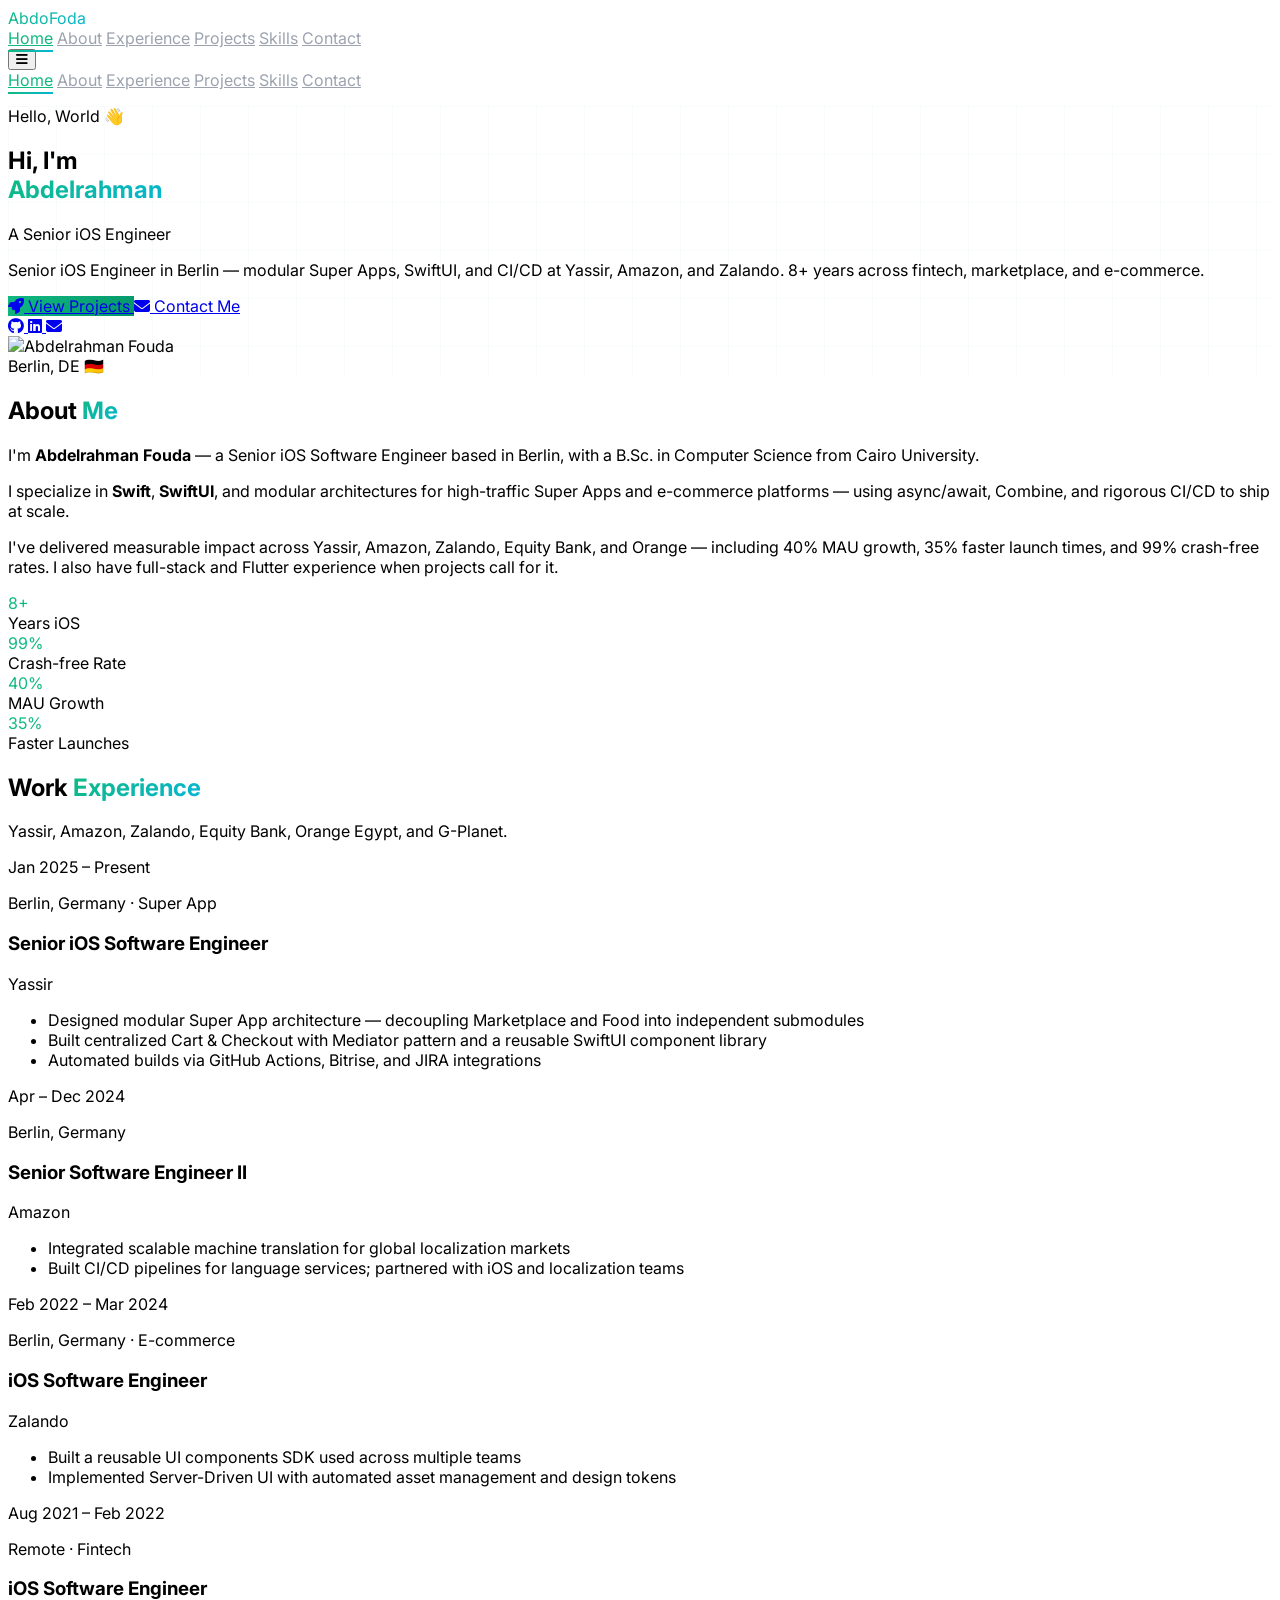
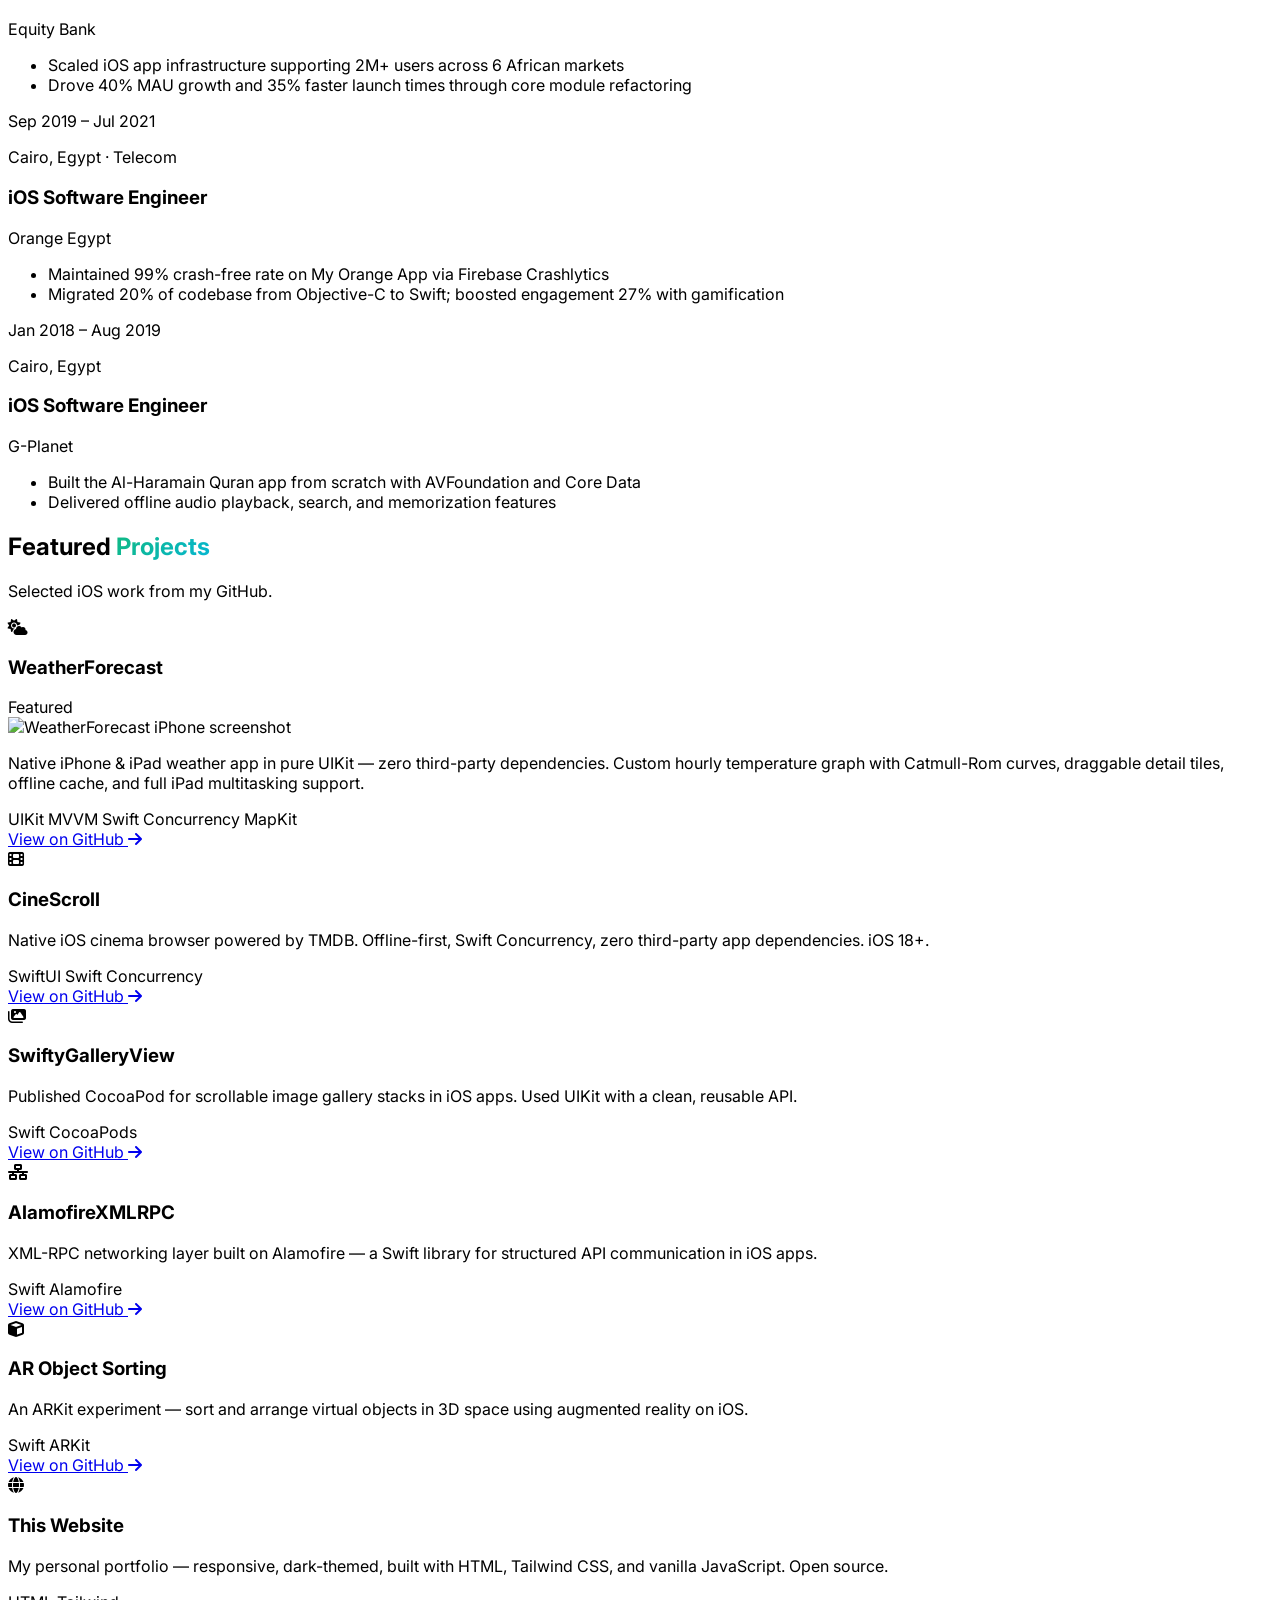
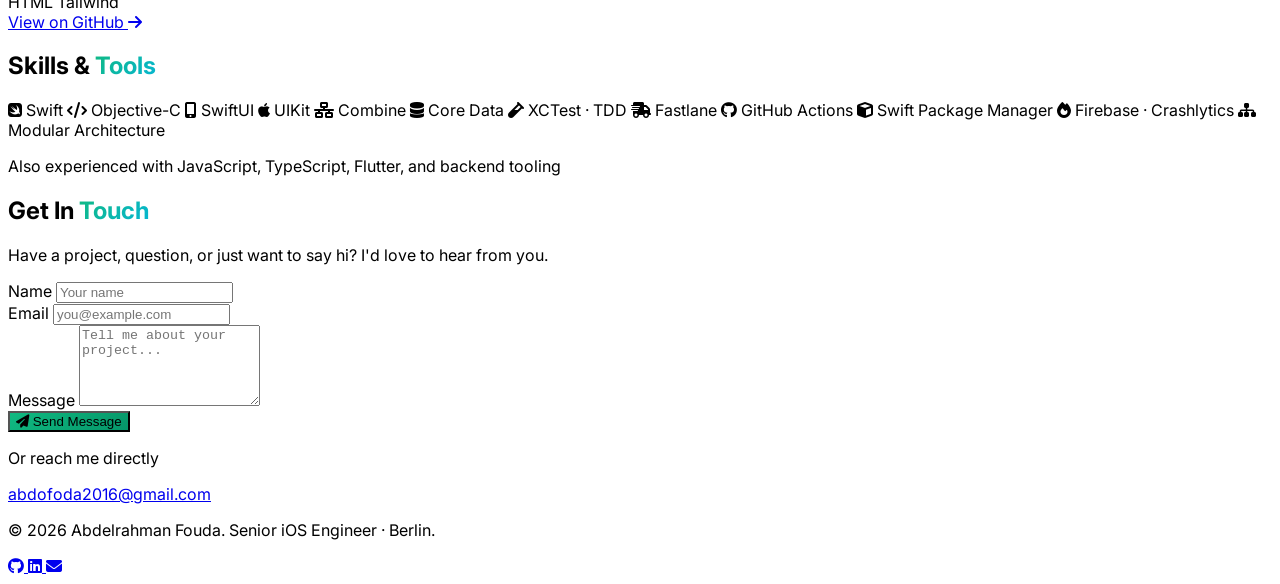
==== index.html @ efcc7f48 "Remove phone number from contact section" ====
<!DOCTYPE html>
<html lang="en" class="scroll-smooth">
<head>
  <meta charset="UTF-8" />
  <meta name="viewport" content="width=device-width, initial-scale=1.0" />
  <meta name="description" content="Abdelrahman Fouda — Senior iOS Software Engineer in Berlin. Swift, SwiftUI, modular architecture, and Super App platforms." />
  <meta name="author" content="Abdelrahman Fouda" />
  <meta property="og:title" content="Abdelrahman Fouda — Senior iOS Engineer" />
  <meta property="og:description" content="Senior iOS Engineer at Yassir. 8+ years building Super Apps, e-commerce, and fintech at scale." />
  <meta property="og:type" content="website" />
  <title>Abdelrahman Fouda — Senior iOS Engineer</title>
  <link rel="icon" href="data:image/svg+xml,<svg xmlns='http://www.w3.org/2000/svg' viewBox='0 0 100 100'><text y='.9em' font-size='90'>🚀</text></svg>" />
  <script src="https://cdn.tailwindcss.com"></script>
  <link rel="preconnect" href="https://fonts.googleapis.com" />
  <link rel="preconnect" href="https://fonts.gstatic.com" crossorigin />
  <link href="https://fonts.googleapis.com/css2?family=Inter:wght@400;500;600;700;800&family=JetBrains+Mono:wght@400;500&display=swap" rel="stylesheet" />
  <link rel="stylesheet" href="https://cdnjs.cloudflare.com/ajax/libs/font-awesome/6.5.1/css/all.min.css" />
  <script>
    tailwind.config = {
      theme: {
        extend: {
          fontFamily: {
            sans: ['Inter', 'system-ui', 'sans-serif'],
            mono: ['JetBrains Mono', 'monospace'],
          },
          colors: {
            surface: '#0a0f1a',
            card: '#111827',
            accent: '#10b981',
            accent2: '#06b6d4',
          },
        },
      },
    };
  </script>
  <style>
    body { font-family: 'Inter', sans-serif; }

    .nav-link {
      position: relative;
      color: #9ca3af;
      transition: color 0.3s ease;
    }
    .nav-link::after {
      content: '';
      position: absolute;
      width: 100%;
      height: 2px;
      background: linear-gradient(90deg, #10b981, #06b6d4);
      bottom: -4px;
      left: 0;
      transform: scaleX(0);
      transform-origin: left;
      transition: transform 0.3s cubic-bezier(.4,0,.2,1);
    }
    .nav-link:hover, .nav-link:focus, .nav-link.active {
      color: #10b981;
      outline: none;
    }
    .nav-link:hover::after, .nav-link:focus::after, .nav-link.active::after {
      transform: scaleX(1);
    }

    .gradient-text {
      background: linear-gradient(135deg, #10b981, #06b6d4, #3b82f6);
      background-size: 200% 200%;
      -webkit-background-clip: text;
      -webkit-text-fill-color: transparent;
      background-clip: text;
      animation: gradientShift 4s ease infinite;
    }
    @keyframes gradientShift {
      0%, 100% { background-position: 0% 50%; }
      50% { background-position: 100% 50%; }
    }

    .hero-glow {
      background: radial-gradient(ellipse 60% 50% at 50% 0%, rgba(16,185,129,0.15), transparent);
    }

    .float-animation {
      animation: floatUpDown 5s ease-in-out infinite;
    }
    @keyframes floatUpDown {
      0%, 100% { transform: translateY(0); }
      50% { transform: translateY(-12px); }
    }

    .card-hover {
      transition: transform 0.3s ease, box-shadow 0.3s ease, border-color 0.3s ease;
    }
    .card-hover:hover {
      transform: translateY(-8px);
      box-shadow: 0 20px 40px -12px rgba(16, 185, 129, 0.25);
      border-color: rgba(16, 185, 129, 0.4);
    }

    .btn-primary {
      background: linear-gradient(135deg, #10b981, #059669);
      transition: all 0.3s ease;
    }
    .btn-primary:hover {
      transform: translateY(-2px);
      box-shadow: 0 8px 25px rgba(16, 185, 129, 0.4);
    }

    .skill-pill {
      transition: all 0.25s ease;
    }
    .skill-pill:hover {
      transform: translateY(-3px);
      border-color: rgba(16, 185, 129, 0.5);
      background: rgba(16, 185, 129, 0.08);
    }

    .reveal {
      opacity: 0;
      transform: translateY(24px);
      transition: opacity 0.6s ease, transform 0.6s ease;
    }
    .reveal.visible {
      opacity: 1;
      transform: translateY(0);
    }

    .grid-bg {
      background-image:
        linear-gradient(rgba(16,185,129,0.03) 1px, transparent 1px),
        linear-gradient(90deg, rgba(16,185,129,0.03) 1px, transparent 1px);
      background-size: 48px 48px;
    }

    .timeline-line {
      background: linear-gradient(180deg, #10b981, #06b6d4, transparent);
    }
  </style>
</head>
<body class="bg-surface text-gray-100 antialiased">

  <!-- Navigation -->
  <nav class="fixed top-0 w-full z-50 bg-surface/80 backdrop-blur-lg border-b border-gray-800/50">
    <div class="max-w-6xl mx-auto px-6 py-4 flex items-center justify-between">
      <a href="#home" class="text-xl font-bold gradient-text">AbdoFoda</a>

      <div class="hidden md:flex items-center gap-8">
        <a href="#home" class="nav-link active" data-link="home">Home</a>
        <a href="#about" class="nav-link" data-link="about">About</a>
        <a href="#experience" class="nav-link" data-link="experience">Experience</a>
        <a href="#projects" class="nav-link" data-link="projects">Projects</a>
        <a href="#skills" class="nav-link" data-link="skills">Skills</a>
        <a href="#contact" class="nav-link" data-link="contact">Contact</a>
      </div>

      <button id="menu-btn" class="md:hidden text-gray-300 hover:text-accent text-xl" aria-label="Toggle menu">
        <i class="fas fa-bars"></i>
      </button>
    </div>

    <div id="mobile-menu" class="hidden md:hidden border-t border-gray-800/50 bg-surface/95 backdrop-blur-lg">
      <div class="flex flex-col px-6 py-4 gap-4">
        <a href="#home" class="nav-link" data-link="home">Home</a>
        <a href="#about" class="nav-link" data-link="about">About</a>
        <a href="#experience" class="nav-link" data-link="experience">Experience</a>
        <a href="#projects" class="nav-link" data-link="projects">Projects</a>
        <a href="#skills" class="nav-link" data-link="skills">Skills</a>
        <a href="#contact" class="nav-link" data-link="contact">Contact</a>
      </div>
    </div>
  </nav>

  <!-- Hero -->
  <section id="home" class="min-h-screen flex items-center hero-glow grid-bg pt-20">
    <div class="max-w-6xl mx-auto px-6 py-20 grid md:grid-cols-2 gap-12 items-center">
      <div class="reveal">
        <p class="text-accent font-mono text-sm mb-4 tracking-wider uppercase">Hello, World 👋</p>
        <h1 class="text-4xl md:text-6xl font-extrabold leading-tight mb-4">
          Hi, I'm<br />
          <span class="gradient-text">Abdelrahman</span>
        </h1>
        <p class="text-xl md:text-2xl text-gray-400 mb-2">
          A <span class="text-white font-semibold">Senior iOS Engineer</span>
        </p>
        <p class="text-gray-500 mb-8 max-w-lg">
          Senior iOS Engineer in Berlin — modular Super Apps, SwiftUI, and CI/CD at Yassir, Amazon, and Zalando. 8+ years across fintech, marketplace, and e-commerce.
        </p>
        <div class="flex flex-wrap gap-4">
          <a href="#projects" class="btn-primary text-white px-6 py-3 rounded-lg font-semibold inline-flex items-center gap-2">
            <i class="fas fa-rocket"></i> View Projects
          </a>
          <a href="#contact" class="border border-gray-700 hover:border-accent text-gray-300 hover:text-accent px-6 py-3 rounded-lg font-semibold transition-all inline-flex items-center gap-2">
            <i class="fas fa-envelope"></i> Contact Me
          </a>
        </div>
        <div class="flex gap-5 mt-10">
          <a href="https://github.com/AbdoFoda" target="_blank" rel="noopener" class="text-gray-500 hover:text-accent text-xl transition-colors" aria-label="GitHub">
            <i class="fab fa-github"></i>
          </a>
          <a href="https://www.linkedin.com/in/abd-el-rahman-foda" target="_blank" rel="noopener" class="text-gray-500 hover:text-accent text-xl transition-colors" aria-label="LinkedIn">
            <i class="fab fa-linkedin"></i>
          </a>
          <a href="mailto:abdofoda2016@gmail.com" class="text-gray-500 hover:text-accent text-xl transition-colors" aria-label="Email">
            <i class="fas fa-envelope"></i>
          </a>
        </div>
      </div>

      <div class="flex justify-center reveal">
        <div class="relative float-animation">
          <div class="absolute inset-0 bg-gradient-to-br from-accent/20 to-accent2/20 rounded-full blur-3xl"></div>
          <img
            src="https://avatars.githubusercontent.com/u/22549762?v=4"
            alt="Abdelrahman Fouda"
            class="relative w-64 h-64 md:w-80 md:h-80 rounded-full border-4 border-accent/30 shadow-2xl object-cover"
          />
          <div class="absolute -bottom-2 -right-2 bg-card border border-gray-700 rounded-xl px-4 py-2 shadow-lg">
            <span class="text-accent font-mono text-sm">Berlin, DE 🇩🇪</span>
          </div>
        </div>
      </div>
    </div>
  </section>

  <!-- About -->
  <section id="about" class="py-24 bg-card/30">
    <div class="max-w-6xl mx-auto px-6">
      <div class="text-center mb-16 reveal">
        <h2 class="text-3xl md:text-4xl font-bold mb-4">About <span class="gradient-text">Me</span></h2>
        <div class="w-20 h-1 bg-gradient-to-r from-accent to-accent2 mx-auto rounded-full"></div>
      </div>

      <div class="grid md:grid-cols-2 gap-12 items-center reveal">
        <div class="space-y-4 text-gray-400 leading-relaxed">
          <p>
            I'm <strong class="text-white">Abdelrahman Fouda</strong> — a Senior iOS Software Engineer based in Berlin, with a B.Sc. in Computer Science from Cairo University.
          </p>
          <p>
            I specialize in <strong class="text-accent">Swift</strong>, <strong class="text-accent">SwiftUI</strong>, and modular architectures for high-traffic Super Apps and e-commerce platforms — using async/await, Combine, and rigorous CI/CD to ship at scale.
          </p>
          <p>
            I've delivered measurable impact across Yassir, Amazon, Zalando, Equity Bank, and Orange — including 40% MAU growth, 35% faster launch times, and 99% crash-free rates. I also have full-stack and Flutter experience when projects call for it.
          </p>
        </div>

        <div class="grid grid-cols-2 gap-4">
          <div class="bg-card border border-gray-800 rounded-xl p-6 text-center card-hover">
            <div class="text-3xl font-bold gradient-text">8+</div>
            <div class="text-gray-500 text-sm mt-1">Years iOS</div>
          </div>
          <div class="bg-card border border-gray-800 rounded-xl p-6 text-center card-hover">
            <div class="text-3xl font-bold gradient-text">99%</div>
            <div class="text-gray-500 text-sm mt-1">Crash-free Rate</div>
          </div>
          <div class="bg-card border border-gray-800 rounded-xl p-6 text-center card-hover">
            <div class="text-3xl font-bold gradient-text">40%</div>
            <div class="text-gray-500 text-sm mt-1">MAU Growth</div>
          </div>
          <div class="bg-card border border-gray-800 rounded-xl p-6 text-center card-hover">
            <div class="text-3xl font-bold gradient-text">35%</div>
            <div class="text-gray-500 text-sm mt-1">Faster Launches</div>
          </div>
        </div>
      </div>
    </div>
  </section>

  <!-- Experience -->
  <section id="experience" class="py-24">
    <div class="max-w-4xl mx-auto px-6">
      <div class="text-center mb-16 reveal">
        <h2 class="text-3xl md:text-4xl font-bold mb-4">Work <span class="gradient-text">Experience</span></h2>
        <div class="w-20 h-1 bg-gradient-to-r from-accent to-accent2 mx-auto rounded-full"></div>
        <p class="text-gray-500 mt-4 max-w-2xl mx-auto">Yassir, Amazon, Zalando, Equity Bank, Orange Egypt, and G-Planet.</p>
      </div>

      <div class="relative reveal">
        <div class="absolute left-[7px] md:left-1/2 md:-translate-x-px top-2 bottom-2 w-0.5 timeline-line"></div>

        <div class="space-y-10">

          <article class="relative md:grid md:grid-cols-2 md:gap-8">
            <div class="md:text-right md:pr-8 mb-2 md:mb-0">
              <p class="text-accent font-mono text-sm">Jan 2025 – Present</p>
              <p class="text-gray-500 text-sm">Berlin, Germany · Super App</p>
            </div>
            <div class="md:pl-8 relative">
              <div class="absolute -left-[3px] md:left-0 md:-translate-x-1/2 top-2 w-3 h-3 rounded-full bg-accent border-2 border-surface"></div>
              <div class="bg-card border border-gray-800 rounded-xl p-6 card-hover ml-6 md:ml-0">
                <h3 class="text-lg font-bold text-white">Senior iOS Software Engineer</h3>
                <p class="text-accent text-sm mb-3">Yassir</p>
                <ul class="text-gray-400 text-sm space-y-2 list-disc list-inside">
                  <li>Designed modular Super App architecture — decoupling Marketplace and Food into independent submodules</li>
                  <li>Built centralized Cart & Checkout with Mediator pattern and a reusable SwiftUI component library</li>
                  <li>Automated builds via GitHub Actions, Bitrise, and JIRA integrations</li>
                </ul>
              </div>
            </div>
          </article>

          <article class="relative md:grid md:grid-cols-2 md:gap-8">
            <div class="md:text-right md:pr-8 mb-2 md:mb-0 md:order-1">
              <p class="text-accent font-mono text-sm">Apr – Dec 2024</p>
              <p class="text-gray-500 text-sm">Berlin, Germany</p>
            </div>
            <div class="md:pl-8 relative md:order-2">
              <div class="absolute -left-[3px] md:left-0 md:-translate-x-1/2 top-2 w-3 h-3 rounded-full bg-accent/70 border-2 border-surface"></div>
              <div class="bg-card border border-gray-800 rounded-xl p-6 card-hover ml-6 md:ml-0">
                <h3 class="text-lg font-bold text-white">Senior Software Engineer II</h3>
                <p class="text-accent text-sm mb-3">Amazon</p>
                <ul class="text-gray-400 text-sm space-y-2 list-disc list-inside">
                  <li>Integrated scalable machine translation for global localization markets</li>
                  <li>Built CI/CD pipelines for language services; partnered with iOS and localization teams</li>
                </ul>
              </div>
            </div>
          </article>

          <article class="relative md:grid md:grid-cols-2 md:gap-8">
            <div class="md:text-right md:pr-8 mb-2 md:mb-0">
              <p class="text-accent font-mono text-sm">Feb 2022 – Mar 2024</p>
              <p class="text-gray-500 text-sm">Berlin, Germany · E-commerce</p>
            </div>
            <div class="md:pl-8 relative">
              <div class="absolute -left-[3px] md:left-0 md:-translate-x-1/2 top-2 w-3 h-3 rounded-full bg-accent/70 border-2 border-surface"></div>
              <div class="bg-card border border-gray-800 rounded-xl p-6 card-hover ml-6 md:ml-0">
                <h3 class="text-lg font-bold text-white">iOS Software Engineer</h3>
                <p class="text-accent text-sm mb-3">Zalando</p>
                <ul class="text-gray-400 text-sm space-y-2 list-disc list-inside">
                  <li>Built a reusable UI components SDK used across multiple teams</li>
                  <li>Implemented Server-Driven UI with automated asset management and design tokens</li>
                </ul>
              </div>
            </div>
          </article>

          <article class="relative md:grid md:grid-cols-2 md:gap-8">
            <div class="md:text-right md:pr-8 mb-2 md:mb-0 md:order-1">
              <p class="text-accent font-mono text-sm">Aug 2021 – Feb 2022</p>
              <p class="text-gray-500 text-sm">Remote · Fintech</p>
            </div>
            <div class="md:pl-8 relative md:order-2">
              <div class="absolute -left-[3px] md:left-0 md:-translate-x-1/2 top-2 w-3 h-3 rounded-full bg-accent/50 border-2 border-surface"></div>
              <div class="bg-card border border-gray-800 rounded-xl p-6 card-hover ml-6 md:ml-0">
                <h3 class="text-lg font-bold text-white">iOS Software Engineer</h3>
                <p class="text-accent text-sm mb-3">Equity Bank</p>
                <ul class="text-gray-400 text-sm space-y-2 list-disc list-inside">
                  <li>Scaled iOS app infrastructure supporting 2M+ users across 6 African markets</li>
                  <li>Drove 40% MAU growth and 35% faster launch times through core module refactoring</li>
                </ul>
              </div>
            </div>
          </article>

          <article class="relative md:grid md:grid-cols-2 md:gap-8">
            <div class="md:text-right md:pr-8 mb-2 md:mb-0">
              <p class="text-accent font-mono text-sm">Sep 2019 – Jul 2021</p>
              <p class="text-gray-500 text-sm">Cairo, Egypt · Telecom</p>
            </div>
            <div class="md:pl-8 relative">
              <div class="absolute -left-[3px] md:left-0 md:-translate-x-1/2 top-2 w-3 h-3 rounded-full bg-accent/50 border-2 border-surface"></div>
              <div class="bg-card border border-gray-800 rounded-xl p-6 card-hover ml-6 md:ml-0">
                <h3 class="text-lg font-bold text-white">iOS Software Engineer</h3>
                <p class="text-accent text-sm mb-3">Orange Egypt</p>
                <ul class="text-gray-400 text-sm space-y-2 list-disc list-inside">
                  <li>Maintained 99% crash-free rate on My Orange App via Firebase Crashlytics</li>
                  <li>Migrated 20% of codebase from Objective-C to Swift; boosted engagement 27% with gamification</li>
                </ul>
              </div>
            </div>
          </article>

          <article class="relative md:grid md:grid-cols-2 md:gap-8">
            <div class="md:text-right md:pr-8 mb-2 md:mb-0 md:order-1">
              <p class="text-accent font-mono text-sm">Jan 2018 – Aug 2019</p>
              <p class="text-gray-500 text-sm">Cairo, Egypt</p>
            </div>
            <div class="md:pl-8 relative md:order-2">
              <div class="absolute -left-[3px] md:left-0 md:-translate-x-1/2 top-2 w-3 h-3 rounded-full bg-accent/30 border-2 border-surface"></div>
              <div class="bg-card border border-gray-800 rounded-xl p-6 card-hover ml-6 md:ml-0">
                <h3 class="text-lg font-bold text-white">iOS Software Engineer</h3>
                <p class="text-accent text-sm mb-3">G-Planet</p>
                <ul class="text-gray-400 text-sm space-y-2 list-disc list-inside">
                  <li>Built the Al-Haramain Quran app from scratch with AVFoundation and Core Data</li>
                  <li>Delivered offline audio playback, search, and memorization features</li>
                </ul>
              </div>
            </div>
          </article>

        </div>
      </div>
    </div>
  </section>

  <!-- Projects -->
  <section id="projects" class="py-24">
    <div class="max-w-6xl mx-auto px-6">
      <div class="text-center mb-16 reveal">
        <h2 class="text-3xl md:text-4xl font-bold mb-4">Featured <span class="gradient-text">Projects</span></h2>
        <div class="w-20 h-1 bg-gradient-to-r from-accent to-accent2 mx-auto rounded-full"></div>
        <p class="text-gray-500 mt-4">Selected iOS work from my GitHub.</p>
      </div>

      <div class="grid md:grid-cols-2 lg:grid-cols-3 gap-6">

        <article class="bg-card border-2 border-accent/40 rounded-2xl p-6 card-hover reveal lg:col-span-1 ring-1 ring-accent/10">
          <div class="flex items-center justify-between gap-3 mb-4">
            <div class="flex items-center gap-3">
              <div class="w-10 h-10 rounded-lg bg-accent/10 flex items-center justify-center">
                <i class="fas fa-cloud-sun text-accent"></i>
              </div>
              <h3 class="text-lg font-bold">WeatherForecast</h3>
            </div>
            <span class="text-xs font-semibold text-accent bg-accent/10 px-2 py-1 rounded-full">Featured</span>
          </div>
          <img
            src="https://raw.githubusercontent.com/AbdoFoda/WeatherForecast/main/Docs/Screenshots/iphone-weather.png"
            alt="WeatherForecast iPhone screenshot"
            class="w-full rounded-lg border border-gray-800 mb-4 object-cover max-h-48 object-top"
            loading="lazy"
          />
          <p class="text-gray-400 text-sm mb-4 leading-relaxed">
            Native iPhone & iPad weather app in pure UIKit — zero third-party dependencies. Custom hourly temperature graph with Catmull-Rom curves, draggable detail tiles, offline cache, and full iPad multitasking support.
          </p>
          <div class="flex flex-wrap gap-2 mb-4">
            <span class="text-xs bg-gray-800 text-gray-400 px-2 py-1 rounded">UIKit</span>
            <span class="text-xs bg-gray-800 text-gray-400 px-2 py-1 rounded">MVVM</span>
            <span class="text-xs bg-gray-800 text-gray-400 px-2 py-1 rounded">Swift Concurrency</span>
            <span class="text-xs bg-gray-800 text-gray-400 px-2 py-1 rounded">MapKit</span>
          </div>
          <a href="https://github.com/AbdoFoda/WeatherForecast" target="_blank" rel="noopener" class="text-accent hover:text-accent2 text-sm font-medium inline-flex items-center gap-1">
            View on GitHub <i class="fas fa-arrow-right text-xs"></i>
          </a>
        </article>

        <article class="bg-card border border-gray-800 rounded-2xl p-6 card-hover reveal">
          <div class="flex items-center gap-3 mb-4">
            <div class="w-10 h-10 rounded-lg bg-accent/10 flex items-center justify-center">
              <i class="fas fa-film text-accent"></i>
            </div>
            <h3 class="text-lg font-bold">CineScroll</h3>
          </div>
          <p class="text-gray-400 text-sm mb-4 leading-relaxed">
            Native iOS cinema browser powered by TMDB. Offline-first, Swift Concurrency, zero third-party app dependencies. iOS 18+.
          </p>
          <div class="flex flex-wrap gap-2 mb-4">
            <span class="text-xs bg-gray-800 text-gray-400 px-2 py-1 rounded">SwiftUI</span>
            <span class="text-xs bg-gray-800 text-gray-400 px-2 py-1 rounded">Swift Concurrency</span>
          </div>
          <a href="https://github.com/AbdoFoda/CineScroll" target="_blank" rel="noopener" class="text-accent hover:text-accent2 text-sm font-medium inline-flex items-center gap-1">
            View on GitHub <i class="fas fa-arrow-right text-xs"></i>
          </a>
        </article>

        <article class="bg-card border border-gray-800 rounded-2xl p-6 card-hover reveal">
          <div class="flex items-center gap-3 mb-4">
            <div class="w-10 h-10 rounded-lg bg-accent/10 flex items-center justify-center">
              <i class="fas fa-images text-accent"></i>
            </div>
            <h3 class="text-lg font-bold">SwiftyGalleryView</h3>
          </div>
          <p class="text-gray-400 text-sm mb-4 leading-relaxed">
            Published CocoaPod for scrollable image gallery stacks in iOS apps. Used UIKit with a clean, reusable API.
          </p>
          <div class="flex flex-wrap gap-2 mb-4">
            <span class="text-xs bg-gray-800 text-gray-400 px-2 py-1 rounded">Swift</span>
            <span class="text-xs bg-gray-800 text-gray-400 px-2 py-1 rounded">CocoaPods</span>
          </div>
          <a href="https://github.com/AbdoFoda/SwiftyGalleryView" target="_blank" rel="noopener" class="text-accent hover:text-accent2 text-sm font-medium inline-flex items-center gap-1">
            View on GitHub <i class="fas fa-arrow-right text-xs"></i>
          </a>
        </article>

        <article class="bg-card border border-gray-800 rounded-2xl p-6 card-hover reveal">
          <div class="flex items-center gap-3 mb-4">
            <div class="w-10 h-10 rounded-lg bg-accent/10 flex items-center justify-center">
              <i class="fas fa-network-wired text-accent"></i>
            </div>
            <h3 class="text-lg font-bold">AlamofireXMLRPC</h3>
          </div>
          <p class="text-gray-400 text-sm mb-4 leading-relaxed">
            XML-RPC networking layer built on Alamofire — a Swift library for structured API communication in iOS apps.
          </p>
          <div class="flex flex-wrap gap-2 mb-4">
            <span class="text-xs bg-gray-800 text-gray-400 px-2 py-1 rounded">Swift</span>
            <span class="text-xs bg-gray-800 text-gray-400 px-2 py-1 rounded">Alamofire</span>
          </div>
          <a href="https://github.com/AbdoFoda/AlamofireXMLRPC" target="_blank" rel="noopener" class="text-accent hover:text-accent2 text-sm font-medium inline-flex items-center gap-1">
            View on GitHub <i class="fas fa-arrow-right text-xs"></i>
          </a>
        </article>

        <article class="bg-card border border-gray-800 rounded-2xl p-6 card-hover reveal">
          <div class="flex items-center gap-3 mb-4">
            <div class="w-10 h-10 rounded-lg bg-accent/10 flex items-center justify-center">
              <i class="fas fa-cube text-accent"></i>
            </div>
            <h3 class="text-lg font-bold">AR Object Sorting</h3>
          </div>
          <p class="text-gray-400 text-sm mb-4 leading-relaxed">
            An ARKit experiment — sort and arrange virtual objects in 3D space using augmented reality on iOS.
          </p>
          <div class="flex flex-wrap gap-2 mb-4">
            <span class="text-xs bg-gray-800 text-gray-400 px-2 py-1 rounded">Swift</span>
            <span class="text-xs bg-gray-800 text-gray-400 px-2 py-1 rounded">ARKit</span>
          </div>
          <a href="https://github.com/AbdoFoda/ARObjectSorting" target="_blank" rel="noopener" class="text-accent hover:text-accent2 text-sm font-medium inline-flex items-center gap-1">
            View on GitHub <i class="fas fa-arrow-right text-xs"></i>
          </a>
        </article>

        <article class="bg-card border border-gray-800 rounded-2xl p-6 card-hover reveal">
          <div class="flex items-center gap-3 mb-4">
            <div class="w-10 h-10 rounded-lg bg-accent/10 flex items-center justify-center">
              <i class="fas fa-globe text-accent"></i>
            </div>
            <h3 class="text-lg font-bold">This Website</h3>
          </div>
          <p class="text-gray-400 text-sm mb-4 leading-relaxed">
            My personal portfolio — responsive, dark-themed, built with HTML, Tailwind CSS, and vanilla JavaScript. Open source.
          </p>
          <div class="flex flex-wrap gap-2 mb-4">
            <span class="text-xs bg-gray-800 text-gray-400 px-2 py-1 rounded">HTML</span>
            <span class="text-xs bg-gray-800 text-gray-400 px-2 py-1 rounded">Tailwind</span>
          </div>
          <a href="https://github.com/AbdoFoda/AbdoFoda.github.io" target="_blank" rel="noopener" class="text-accent hover:text-accent2 text-sm font-medium inline-flex items-center gap-1">
            View on GitHub <i class="fas fa-arrow-right text-xs"></i>
          </a>
        </article>

      </div>
    </div>
  </section>

  <!-- Skills -->
  <section id="skills" class="py-24 bg-card/30">
    <div class="max-w-6xl mx-auto px-6">
      <div class="text-center mb-16 reveal">
        <h2 class="text-3xl md:text-4xl font-bold mb-4">Skills & <span class="gradient-text">Tools</span></h2>
        <div class="w-20 h-1 bg-gradient-to-r from-accent to-accent2 mx-auto rounded-full"></div>
      </div>

      <div class="flex flex-wrap justify-center gap-3 reveal">
        <span class="skill-pill border border-accent/30 rounded-full px-5 py-2.5 text-sm text-gray-200 flex items-center gap-2">
          <i class="fab fa-swift text-orange-400"></i> Swift
        </span>
        <span class="skill-pill border border-accent/30 rounded-full px-5 py-2.5 text-sm text-gray-200 flex items-center gap-2">
          <i class="fas fa-code text-gray-400"></i> Objective-C
        </span>
        <span class="skill-pill border border-accent/30 rounded-full px-5 py-2.5 text-sm text-gray-200 flex items-center gap-2">
          <i class="fas fa-mobile-alt text-blue-400"></i> SwiftUI
        </span>
        <span class="skill-pill border border-accent/30 rounded-full px-5 py-2.5 text-sm text-gray-200 flex items-center gap-2">
          <i class="fab fa-apple text-gray-300"></i> UIKit
        </span>
        <span class="skill-pill border border-accent/30 rounded-full px-5 py-2.5 text-sm text-gray-200 flex items-center gap-2">
          <i class="fas fa-network-wired text-blue-400"></i> Combine
        </span>
        <span class="skill-pill border border-accent/30 rounded-full px-5 py-2.5 text-sm text-gray-200 flex items-center gap-2">
          <i class="fas fa-database text-cyan-400"></i> Core Data
        </span>
        <span class="skill-pill border border-accent/30 rounded-full px-5 py-2.5 text-sm text-gray-200 flex items-center gap-2">
          <i class="fas fa-vial text-green-400"></i> XCTest · TDD
        </span>
        <span class="skill-pill border border-accent/30 rounded-full px-5 py-2.5 text-sm text-gray-200 flex items-center gap-2">
          <i class="fas fa-shipping-fast text-purple-400"></i> Fastlane
        </span>
        <span class="skill-pill border border-accent/30 rounded-full px-5 py-2.5 text-sm text-gray-200 flex items-center gap-2">
          <i class="fab fa-github text-gray-300"></i> GitHub Actions
        </span>
        <span class="skill-pill border border-accent/30 rounded-full px-5 py-2.5 text-sm text-gray-200 flex items-center gap-2">
          <i class="fas fa-cube text-indigo-400"></i> Swift Package Manager
        </span>
        <span class="skill-pill border border-accent/30 rounded-full px-5 py-2.5 text-sm text-gray-200 flex items-center gap-2">
          <i class="fas fa-fire text-orange-400"></i> Firebase · Crashlytics
        </span>
        <span class="skill-pill border border-accent/30 rounded-full px-5 py-2.5 text-sm text-gray-200 flex items-center gap-2">
          <i class="fas fa-sitemap text-accent"></i> Modular Architecture
        </span>
      </div>

      <p class="text-center text-gray-600 text-sm mt-8 reveal">Also experienced with JavaScript, TypeScript, Flutter, and backend tooling</p>
    </div>
  </section>

  <!-- Contact -->
  <section id="contact" class="py-24">
    <div class="max-w-2xl mx-auto px-6">
      <div class="text-center mb-12 reveal">
        <h2 class="text-3xl md:text-4xl font-bold mb-4">Get In <span class="gradient-text">Touch</span></h2>
        <div class="w-20 h-1 bg-gradient-to-r from-accent to-accent2 mx-auto rounded-full"></div>
        <p class="text-gray-500 mt-4">Have a project, question, or just want to say hi? I'd love to hear from you.</p>
      </div>

      <form id="contact-form" class="space-y-5 reveal" action="https://formspree.io/f/xplaceholder" method="POST">
        <div>
          <label for="name" class="block text-sm text-gray-400 mb-2">Name</label>
          <input type="text" id="name" name="name" required
            class="w-full bg-card border border-gray-700 rounded-lg px-4 py-3 text-gray-100 focus:outline-none focus:border-accent transition-colors"
            placeholder="Your name" />
        </div>
        <div>
          <label for="email" class="block text-sm text-gray-400 mb-2">Email</label>
          <input type="email" id="email" name="email" required
            class="w-full bg-card border border-gray-700 rounded-lg px-4 py-3 text-gray-100 focus:outline-none focus:border-accent transition-colors"
            placeholder="you@example.com" />
        </div>
        <div>
          <label for="message" class="block text-sm text-gray-400 mb-2">Message</label>
          <textarea id="message" name="message" rows="5" required
            class="w-full bg-card border border-gray-700 rounded-lg px-4 py-3 text-gray-100 focus:outline-none focus:border-accent transition-colors resize-none"
            placeholder="Tell me about your project..."></textarea>
        </div>
        <button type="submit" class="btn-primary w-full text-white py-3 rounded-lg font-semibold inline-flex items-center justify-center gap-2">
          <i class="fas fa-paper-plane"></i> Send Message
        </button>
        <p id="form-status" class="text-center text-sm hidden"></p>
      </form>

      <div class="text-center mt-8 reveal">
        <p class="text-gray-500 text-sm mb-4">Or reach me directly</p>
        <a href="mailto:abdofoda2016@gmail.com" class="text-accent hover:text-accent2 font-medium">
          abdofoda2016@gmail.com
        </a>
      </div>
    </div>
  </section>

  <!-- Footer -->
  <footer class="border-t border-gray-800 py-8">
    <div class="max-w-6xl mx-auto px-6 flex flex-col md:flex-row items-center justify-between gap-4">
      <p class="text-gray-500 text-sm">&copy; 2026 Abdelrahman Fouda. Senior iOS Engineer · Berlin.</p>
      <div class="flex gap-5">
        <a href="https://github.com/AbdoFoda" target="_blank" rel="noopener" class="text-gray-500 hover:text-accent transition-colors">
          <i class="fab fa-github text-lg"></i>
        </a>
        <a href="https://www.linkedin.com/in/abd-el-rahman-foda" target="_blank" rel="noopener" class="text-gray-500 hover:text-accent transition-colors">
          <i class="fab fa-linkedin text-lg"></i>
        </a>
        <a href="mailto:abdofoda2016@gmail.com" class="text-gray-500 hover:text-accent transition-colors">
          <i class="fas fa-envelope text-lg"></i>
        </a>
      </div>
    </div>
  </footer>

  <script src="assets/main.js"></script>
</body>
</html>
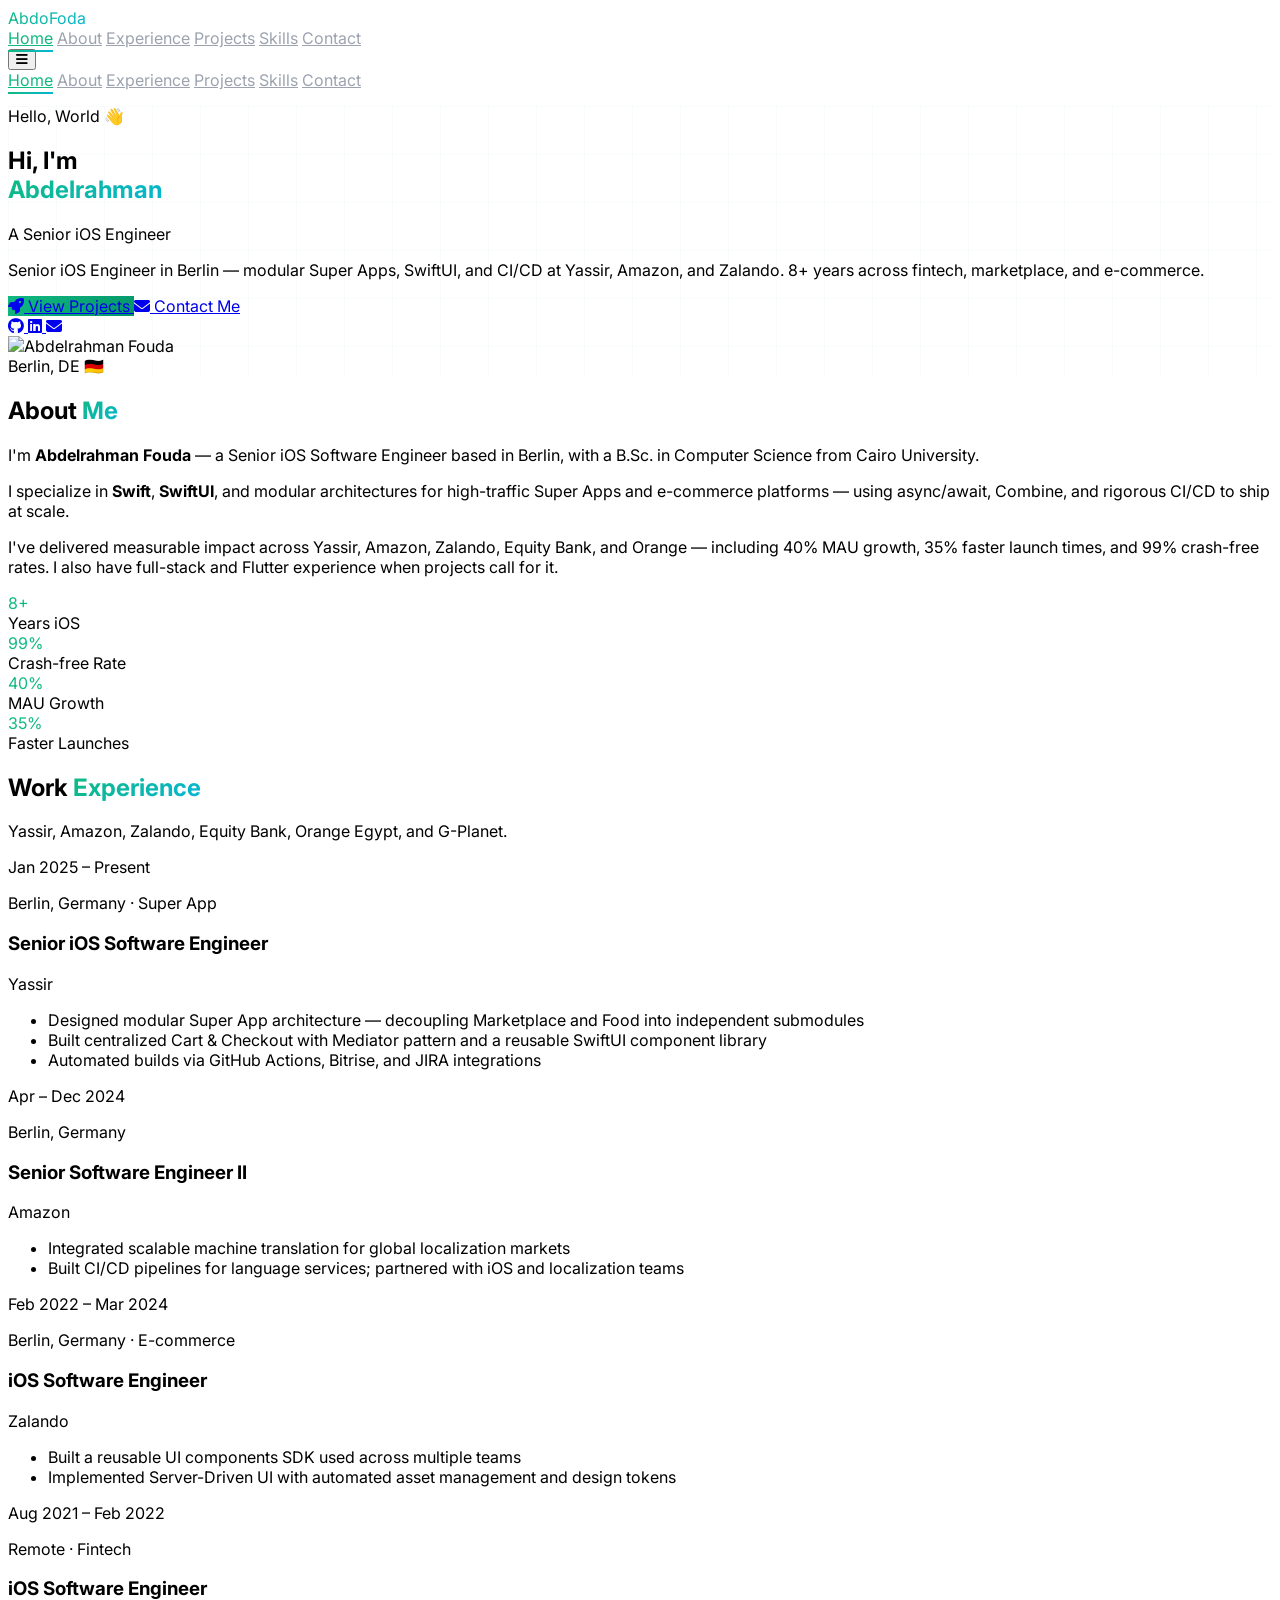
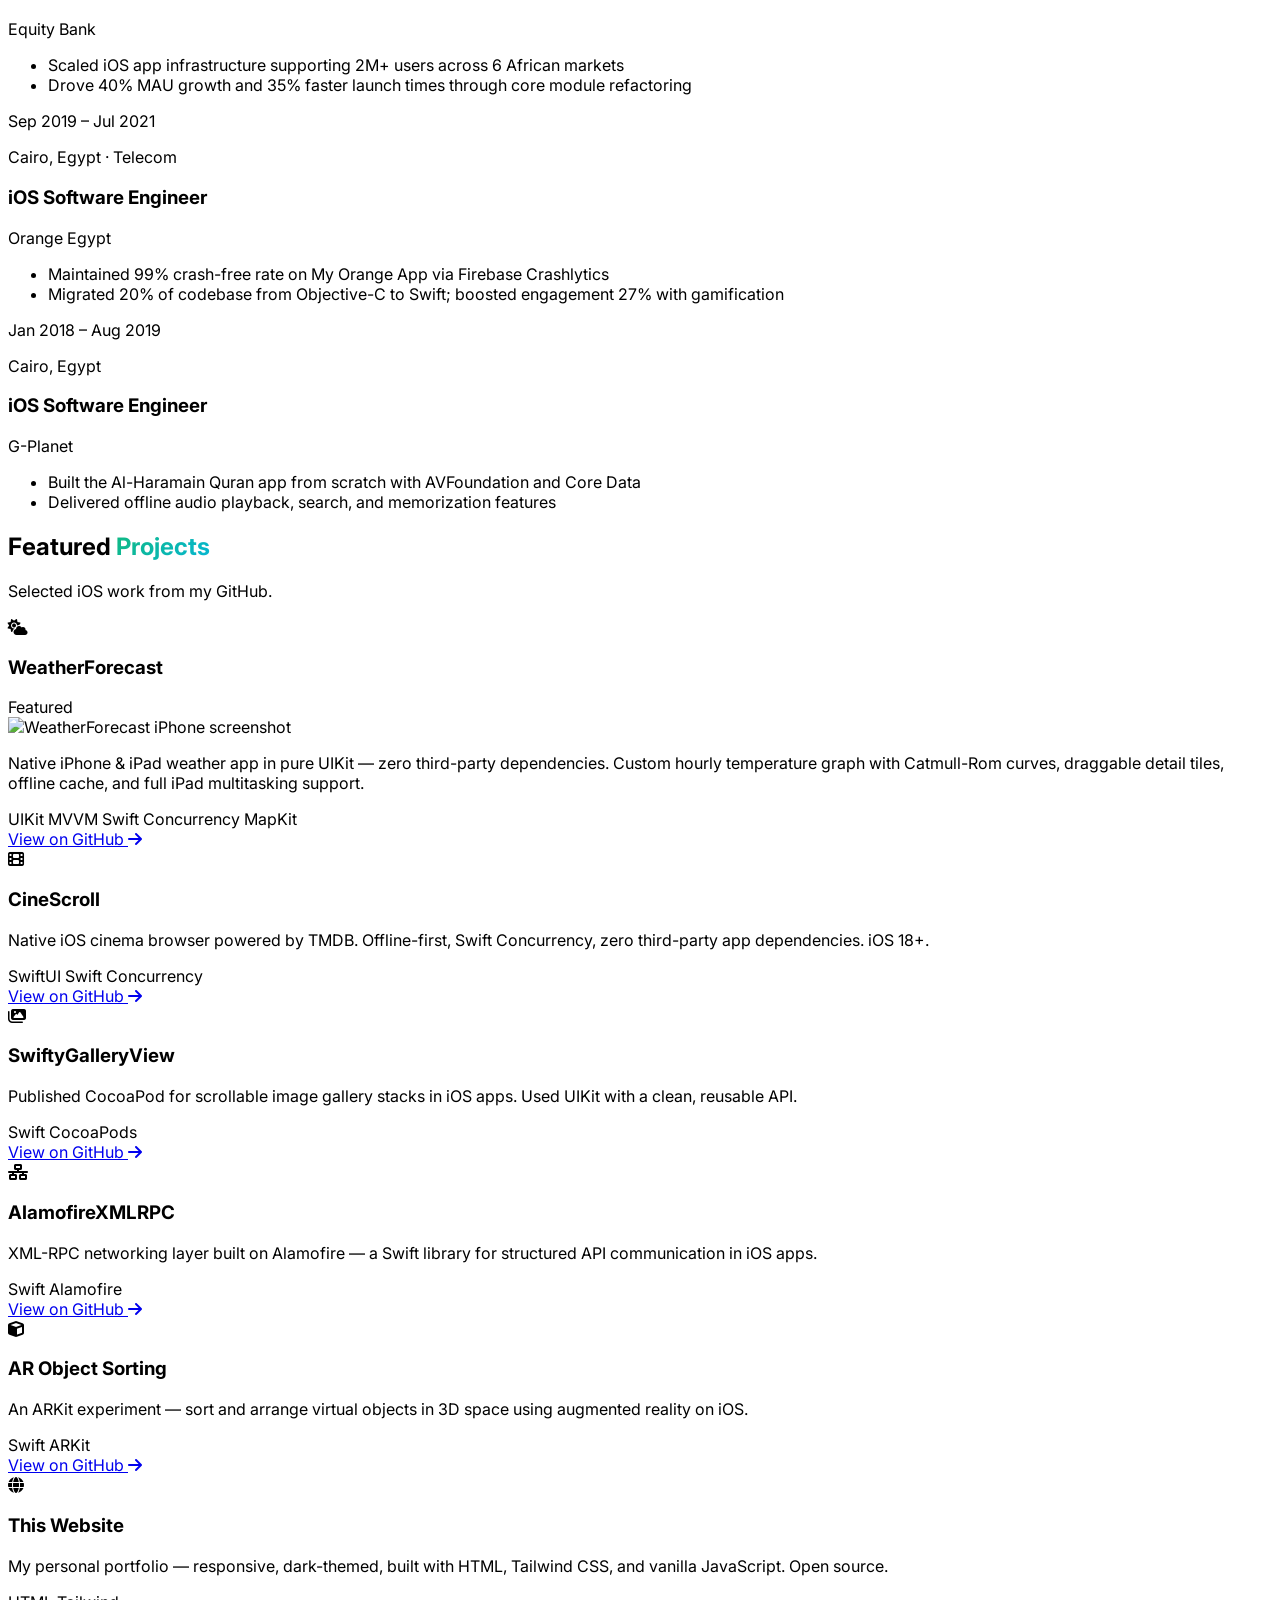
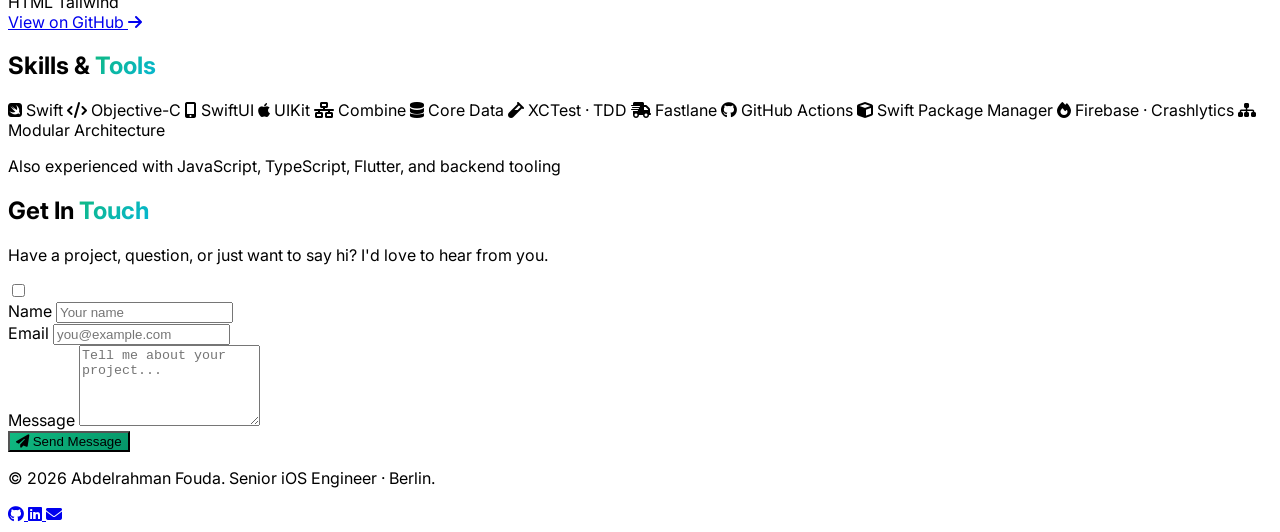
==== commit 0c563281: "Add working contact form with private email via GitHub secret" ====
--- a/index.html
+++ b/index.html
@@ -198,7 +198,7 @@
           <a href="https://www.linkedin.com/in/abd-el-rahman-foda" target="_blank" rel="noopener" class="text-gray-500 hover:text-accent text-xl transition-colors" aria-label="LinkedIn">
             <i class="fab fa-linkedin"></i>
           </a>
-          <a href="mailto:abdofoda2016@gmail.com" class="text-gray-500 hover:text-accent text-xl transition-colors" aria-label="Email">
+          <a href="#contact" class="text-gray-500 hover:text-accent text-xl transition-colors" aria-label="Contact">
             <i class="fas fa-envelope"></i>
           </a>
         </div>
@@ -591,7 +591,8 @@
         <p class="text-gray-500 mt-4">Have a project, question, or just want to say hi? I'd love to hear from you.</p>
       </div>
 
-      <form id="contact-form" class="space-y-5 reveal" action="https://formspree.io/f/xplaceholder" method="POST">
+      <form id="contact-form" class="space-y-5 reveal" novalidate>
+        <input type="checkbox" name="botcheck" id="botcheck" class="hidden" tabindex="-1" autocomplete="off" />
         <div>
           <label for="name" class="block text-sm text-gray-400 mb-2">Name</label>
           <input type="text" id="name" name="name" required
@@ -615,13 +616,6 @@
         </button>
         <p id="form-status" class="text-center text-sm hidden"></p>
       </form>
-
-      <div class="text-center mt-8 reveal">
-        <p class="text-gray-500 text-sm mb-4">Or reach me directly</p>
-        <a href="mailto:abdofoda2016@gmail.com" class="text-accent hover:text-accent2 font-medium">
-          abdofoda2016@gmail.com
-        </a>
-      </div>
     </div>
   </section>
 
@@ -636,7 +630,7 @@
         <a href="https://www.linkedin.com/in/abd-el-rahman-foda" target="_blank" rel="noopener" class="text-gray-500 hover:text-accent transition-colors">
           <i class="fab fa-linkedin text-lg"></i>
         </a>
-        <a href="mailto:abdofoda2016@gmail.com" class="text-gray-500 hover:text-accent transition-colors">
+        <a href="#contact" class="text-gray-500 hover:text-accent transition-colors" aria-label="Contact">
           <i class="fas fa-envelope text-lg"></i>
         </a>
       </div>
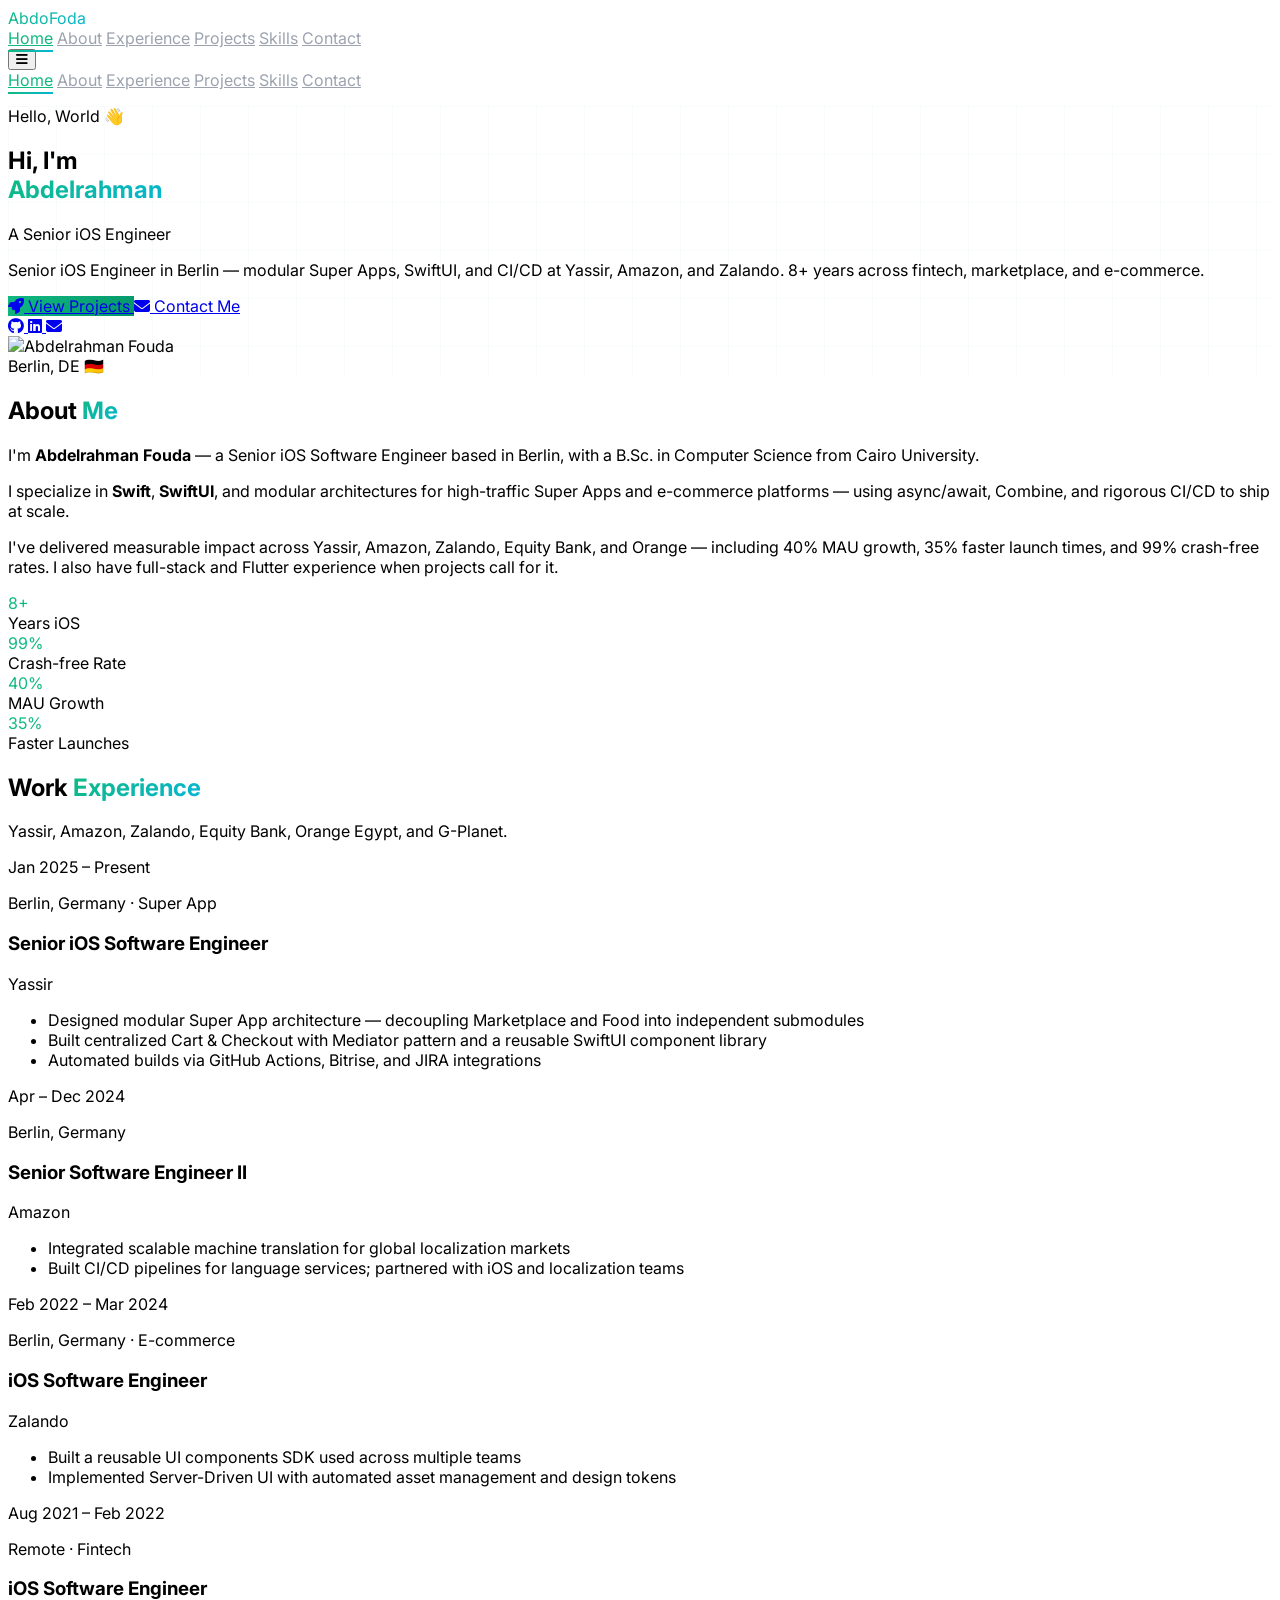
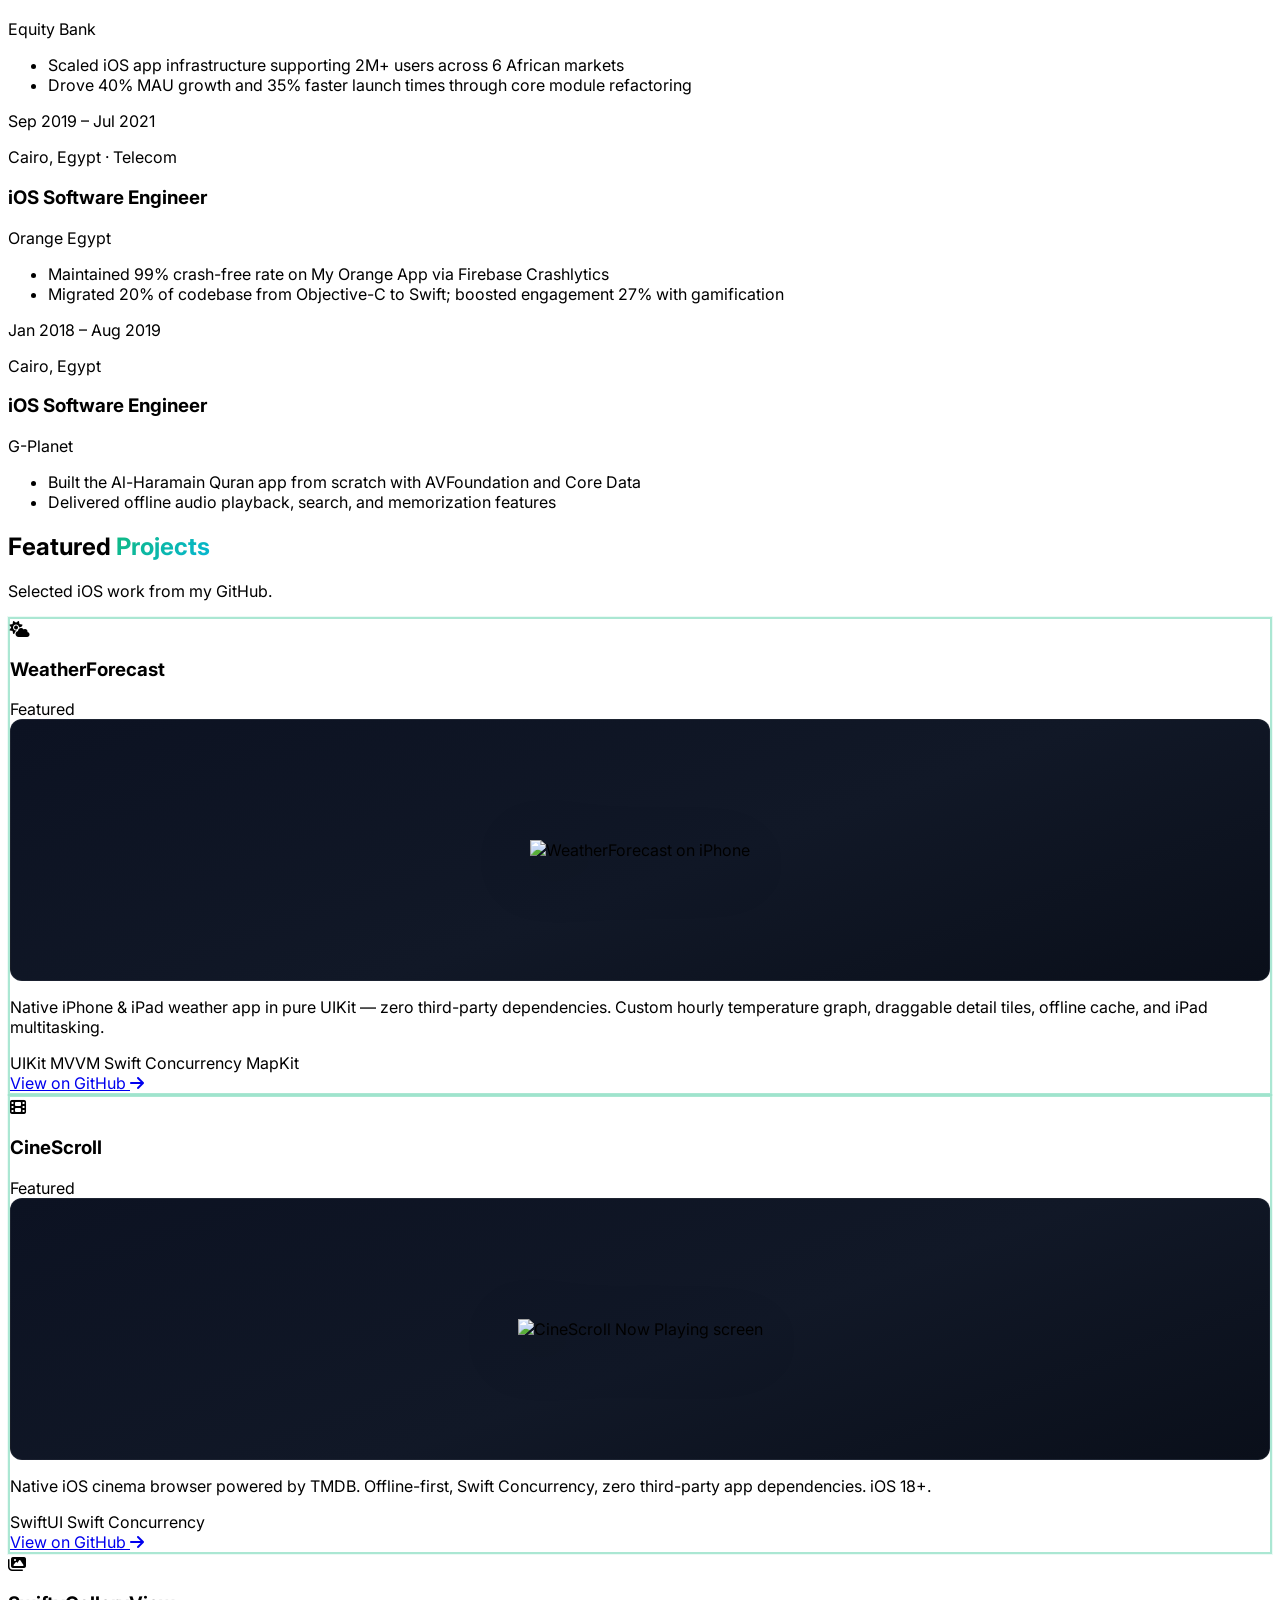
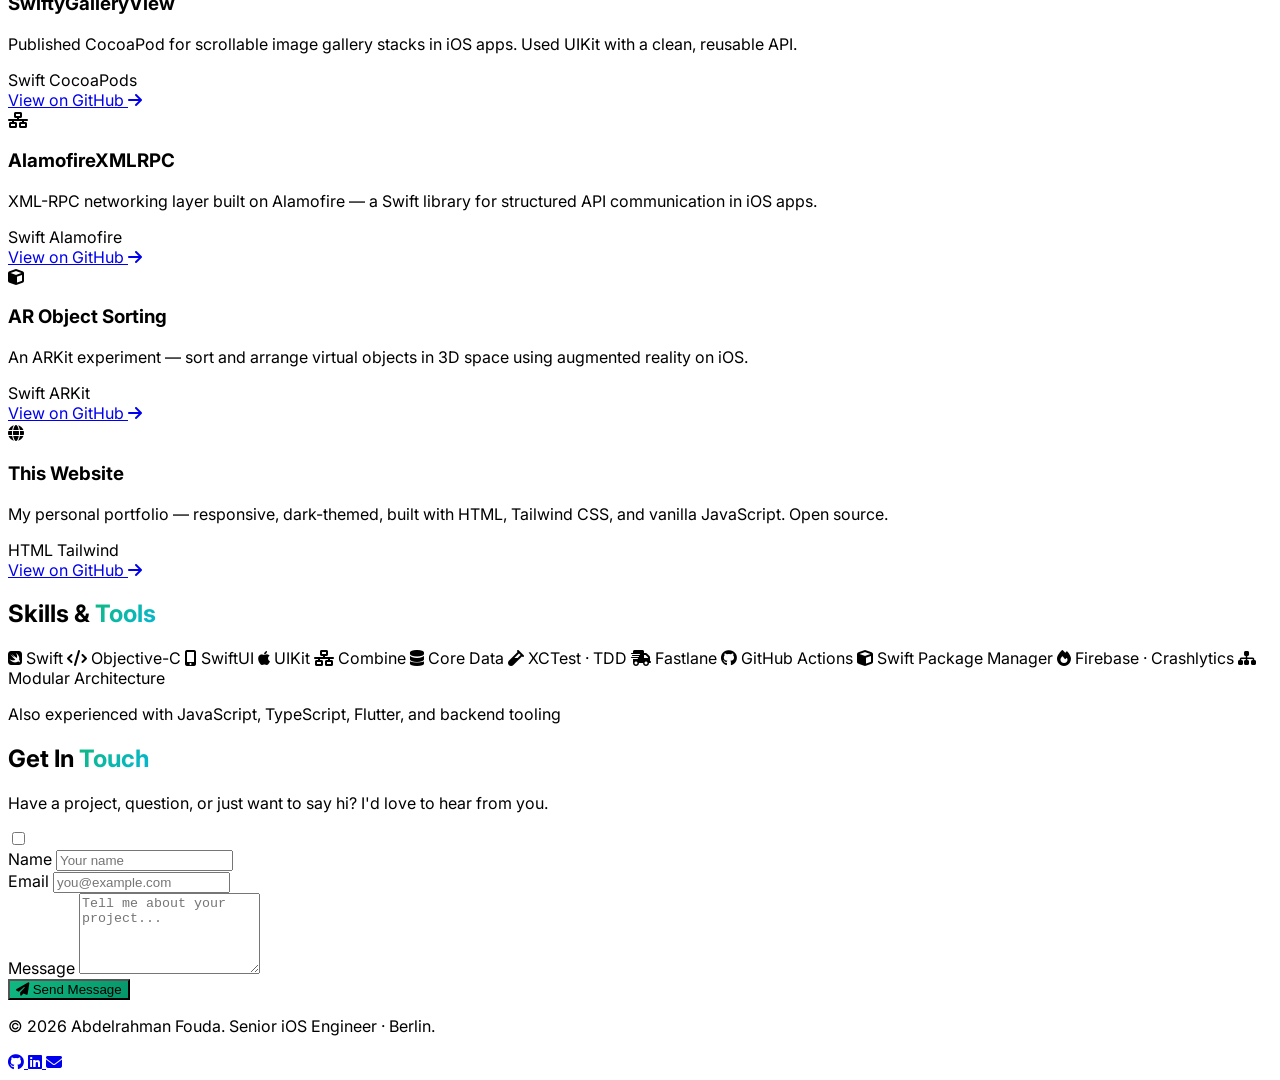
==== commit bfe34120: "Feature WeatherForecast and CineScroll with fitted screenshot previews" ====
--- a/index.html
+++ b/index.html
@@ -133,6 +133,33 @@
     .timeline-line {
       background: linear-gradient(180deg, #10b981, #06b6d4, transparent);
     }
+
+    .project-preview {
+      background: linear-gradient(160deg, #0c1222 0%, #111827 55%, #0a0f1a 100%);
+      border: 1px solid rgba(255, 255, 255, 0.06);
+      border-radius: 0.75rem;
+      overflow: hidden;
+      height: 220px;
+      display: flex;
+      align-items: center;
+      justify-content: center;
+      padding: 1.25rem;
+      margin-bottom: 1rem;
+    }
+    .project-preview img {
+      max-height: 100%;
+      max-width: 100%;
+      width: auto;
+      height: auto;
+      object-fit: contain;
+      object-position: center;
+      filter: drop-shadow(0 12px 28px rgba(0, 0, 0, 0.45));
+    }
+
+    .featured-card {
+      border: 2px solid rgba(16, 185, 129, 0.35);
+      box-shadow: 0 0 0 1px rgba(16, 185, 129, 0.08);
+    }
   </style>
 </head>
 <body class="bg-surface text-gray-100 antialiased">
@@ -400,9 +427,9 @@
         <p class="text-gray-500 mt-4">Selected iOS work from my GitHub.</p>
       </div>
 
-      <div class="grid md:grid-cols-2 lg:grid-cols-3 gap-6">
-
-        <article class="bg-card border-2 border-accent/40 rounded-2xl p-6 card-hover reveal lg:col-span-1 ring-1 ring-accent/10">
+      <div class="grid md:grid-cols-2 gap-6 mb-8">
+
+        <article class="bg-card featured-card rounded-2xl p-6 card-hover reveal">
           <div class="flex items-center justify-between gap-3 mb-4">
             <div class="flex items-center gap-3">
               <div class="w-10 h-10 rounded-lg bg-accent/10 flex items-center justify-center">
@@ -412,14 +439,15 @@
             </div>
             <span class="text-xs font-semibold text-accent bg-accent/10 px-2 py-1 rounded-full">Featured</span>
           </div>
-          <img
-            src="https://raw.githubusercontent.com/AbdoFoda/WeatherForecast/main/Docs/Screenshots/iphone-weather.png"
-            alt="WeatherForecast iPhone screenshot"
-            class="w-full rounded-lg border border-gray-800 mb-4 object-cover max-h-48 object-top"
-            loading="lazy"
-          />
+          <div class="project-preview">
+            <img
+              src="https://raw.githubusercontent.com/AbdoFoda/WeatherForecast/main/Docs/Screenshots/iphone-weather.png"
+              alt="WeatherForecast on iPhone"
+              loading="lazy"
+            />
+          </div>
           <p class="text-gray-400 text-sm mb-4 leading-relaxed">
-            Native iPhone & iPad weather app in pure UIKit — zero third-party dependencies. Custom hourly temperature graph with Catmull-Rom curves, draggable detail tiles, offline cache, and full iPad multitasking support.
+            Native iPhone & iPad weather app in pure UIKit — zero third-party dependencies. Custom hourly temperature graph, draggable detail tiles, offline cache, and iPad multitasking.
           </p>
           <div class="flex flex-wrap gap-2 mb-4">
             <span class="text-xs bg-gray-800 text-gray-400 px-2 py-1 rounded">UIKit</span>
@@ -432,12 +460,22 @@
           </a>
         </article>
 
-        <article class="bg-card border border-gray-800 rounded-2xl p-6 card-hover reveal">
-          <div class="flex items-center gap-3 mb-4">
-            <div class="w-10 h-10 rounded-lg bg-accent/10 flex items-center justify-center">
-              <i class="fas fa-film text-accent"></i>
-            </div>
-            <h3 class="text-lg font-bold">CineScroll</h3>
+        <article class="bg-card featured-card rounded-2xl p-6 card-hover reveal">
+          <div class="flex items-center justify-between gap-3 mb-4">
+            <div class="flex items-center gap-3">
+              <div class="w-10 h-10 rounded-lg bg-accent/10 flex items-center justify-center">
+                <i class="fas fa-film text-accent"></i>
+              </div>
+              <h3 class="text-lg font-bold">CineScroll</h3>
+            </div>
+            <span class="text-xs font-semibold text-accent bg-accent/10 px-2 py-1 rounded-full">Featured</span>
+          </div>
+          <div class="project-preview">
+            <img
+              src="https://github.com/user-attachments/assets/d972d860-020e-4ceb-ab14-4271e6f095f1"
+              alt="CineScroll Now Playing screen"
+              loading="lazy"
+            />
           </div>
           <p class="text-gray-400 text-sm mb-4 leading-relaxed">
             Native iOS cinema browser powered by TMDB. Offline-first, Swift Concurrency, zero third-party app dependencies. iOS 18+.
@@ -450,6 +488,10 @@
             View on GitHub <i class="fas fa-arrow-right text-xs"></i>
           </a>
         </article>
+
+      </div>
+
+      <div class="grid md:grid-cols-2 lg:grid-cols-3 gap-6">
 
         <article class="bg-card border border-gray-800 rounded-2xl p-6 card-hover reveal">
           <div class="flex items-center gap-3 mb-4">
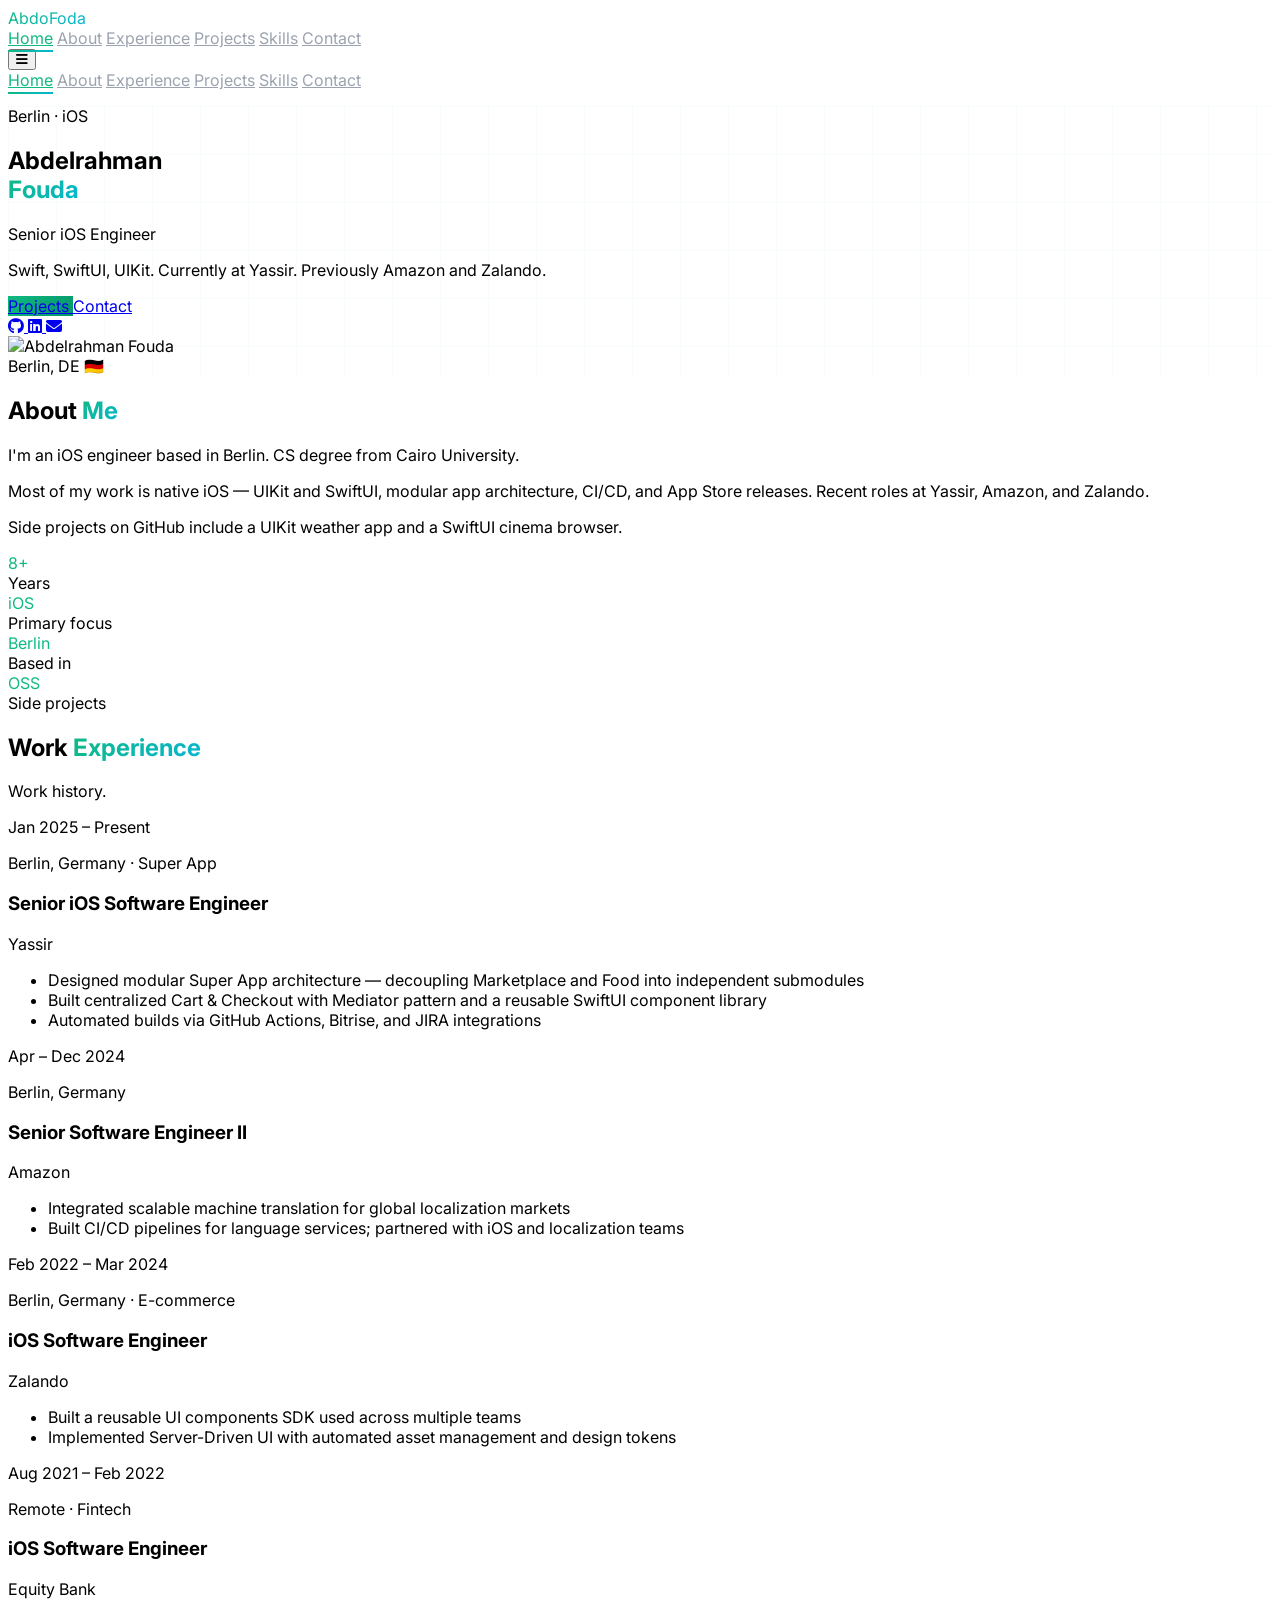
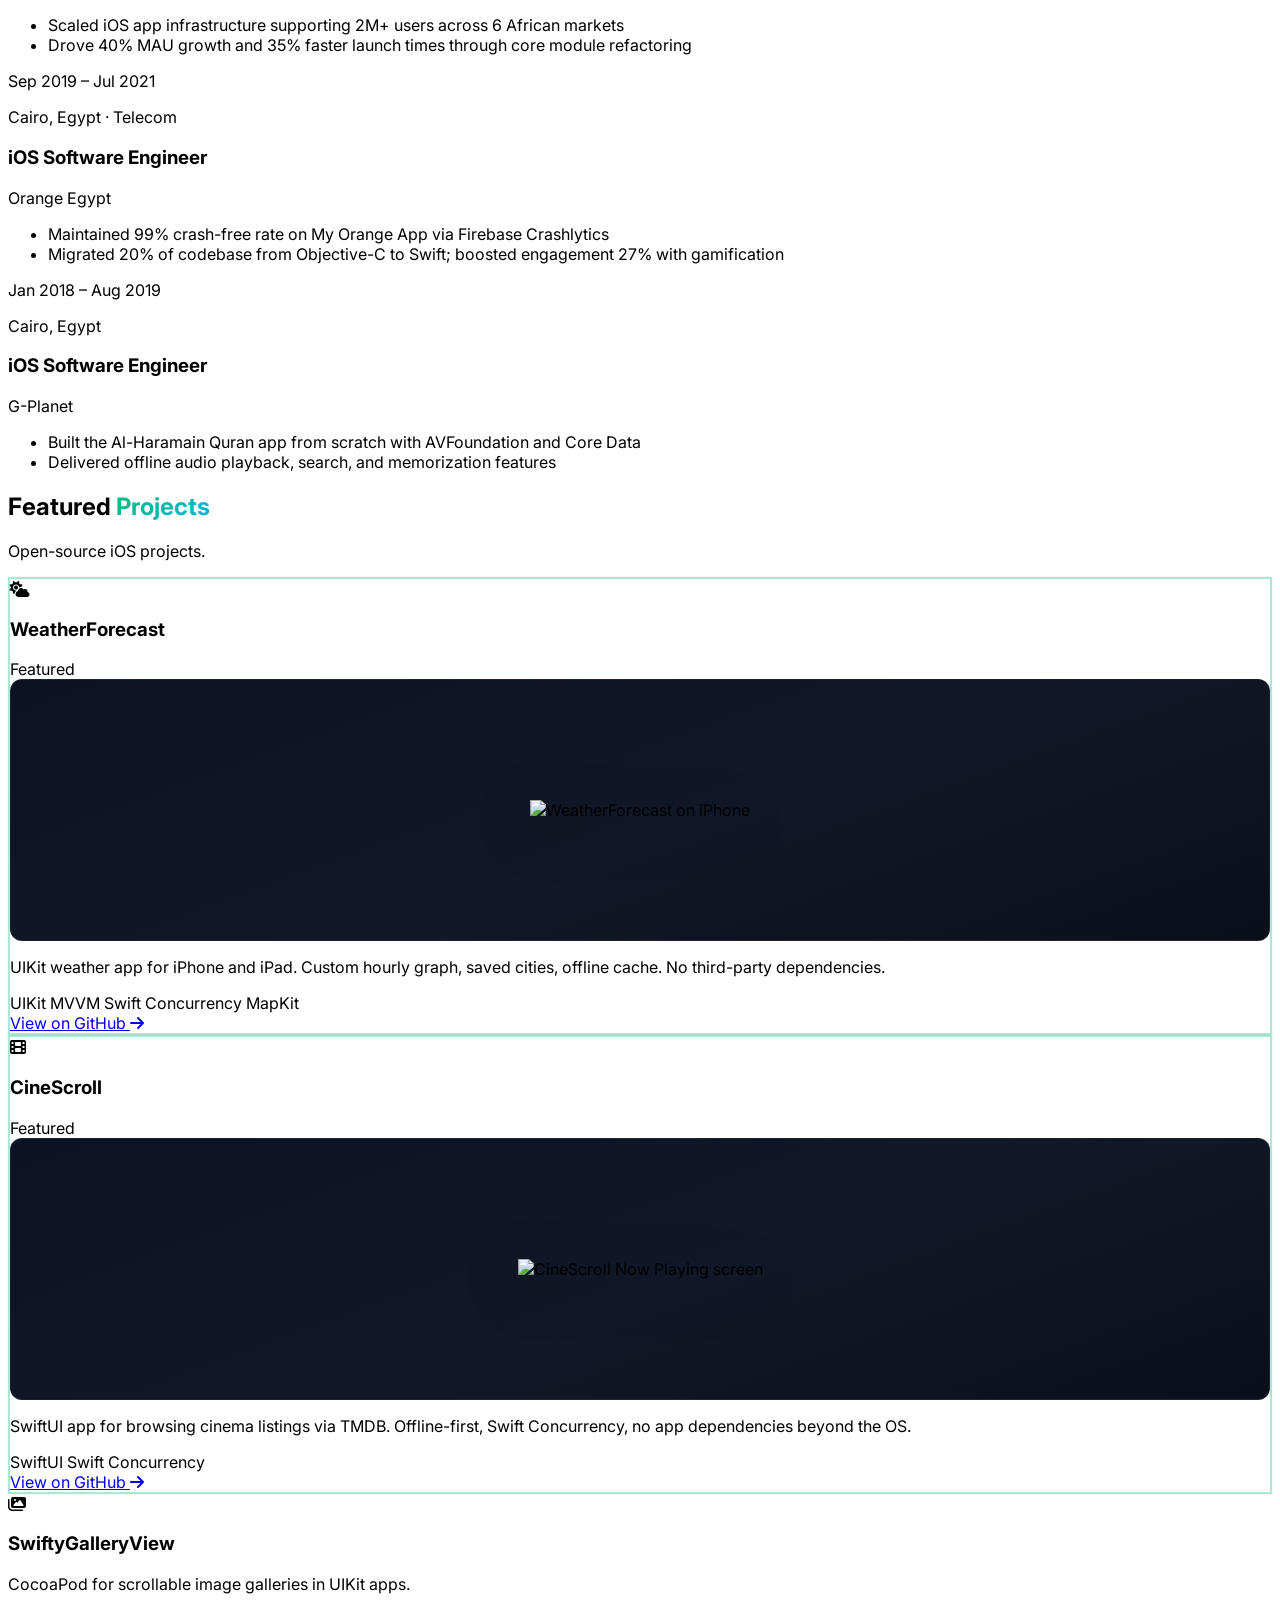
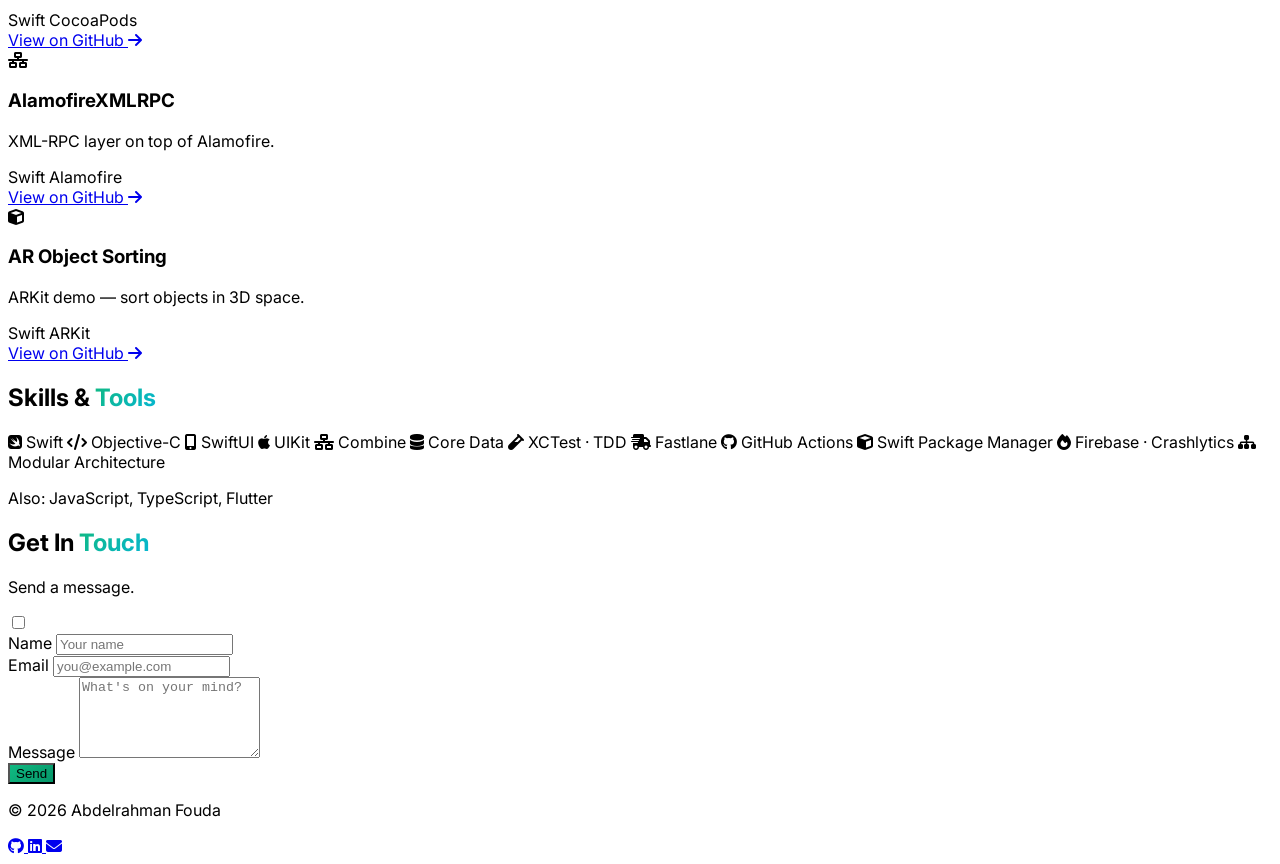
==== commit 170b15f4: "Tone down copy and update README" ====
--- a/index.html
+++ b/index.html
@@ -9,7 +9,7 @@
   <meta property="og:description" content="Senior iOS Engineer at Yassir. 8+ years building Super Apps, e-commerce, and fintech at scale." />
   <meta property="og:type" content="website" />
   <title>Abdelrahman Fouda — Senior iOS Engineer</title>
-  <link rel="icon" href="data:image/svg+xml,<svg xmlns='http://www.w3.org/2000/svg' viewBox='0 0 100 100'><text y='.9em' font-size='90'>🚀</text></svg>" />
+  <link rel="icon" href="data:image/svg+xml,<svg xmlns='http://www.w3.org/2000/svg' viewBox='0 0 100 100'><text y='.9em' font-size='80' fill='%2310b981'>AF</text></svg>" />
   <script src="https://cdn.tailwindcss.com"></script>
   <link rel="preconnect" href="https://fonts.googleapis.com" />
   <link rel="preconnect" href="https://fonts.gstatic.com" crossorigin />
@@ -199,23 +199,23 @@
   <section id="home" class="min-h-screen flex items-center hero-glow grid-bg pt-20">
     <div class="max-w-6xl mx-auto px-6 py-20 grid md:grid-cols-2 gap-12 items-center">
       <div class="reveal">
-        <p class="text-accent font-mono text-sm mb-4 tracking-wider uppercase">Hello, World 👋</p>
+        <p class="text-accent font-mono text-sm mb-4 tracking-wider uppercase">Berlin · iOS</p>
         <h1 class="text-4xl md:text-6xl font-extrabold leading-tight mb-4">
-          Hi, I'm<br />
-          <span class="gradient-text">Abdelrahman</span>
+          Abdelrahman<br />
+          <span class="gradient-text">Fouda</span>
         </h1>
         <p class="text-xl md:text-2xl text-gray-400 mb-2">
-          A <span class="text-white font-semibold">Senior iOS Engineer</span>
+          <span class="text-white font-semibold">Senior iOS Engineer</span>
         </p>
         <p class="text-gray-500 mb-8 max-w-lg">
-          Senior iOS Engineer in Berlin — modular Super Apps, SwiftUI, and CI/CD at Yassir, Amazon, and Zalando. 8+ years across fintech, marketplace, and e-commerce.
+          Swift, SwiftUI, UIKit. Currently at Yassir. Previously Amazon and Zalando.
         </p>
         <div class="flex flex-wrap gap-4">
           <a href="#projects" class="btn-primary text-white px-6 py-3 rounded-lg font-semibold inline-flex items-center gap-2">
-            <i class="fas fa-rocket"></i> View Projects
+            Projects
           </a>
           <a href="#contact" class="border border-gray-700 hover:border-accent text-gray-300 hover:text-accent px-6 py-3 rounded-lg font-semibold transition-all inline-flex items-center gap-2">
-            <i class="fas fa-envelope"></i> Contact Me
+            Contact
           </a>
         </div>
         <div class="flex gap-5 mt-10">
@@ -258,32 +258,32 @@
       <div class="grid md:grid-cols-2 gap-12 items-center reveal">
         <div class="space-y-4 text-gray-400 leading-relaxed">
           <p>
-            I'm <strong class="text-white">Abdelrahman Fouda</strong> — a Senior iOS Software Engineer based in Berlin, with a B.Sc. in Computer Science from Cairo University.
+            I'm an iOS engineer based in Berlin. CS degree from Cairo University.
           </p>
           <p>
-            I specialize in <strong class="text-accent">Swift</strong>, <strong class="text-accent">SwiftUI</strong>, and modular architectures for high-traffic Super Apps and e-commerce platforms — using async/await, Combine, and rigorous CI/CD to ship at scale.
+            Most of my work is native iOS — UIKit and SwiftUI, modular app architecture, CI/CD, and App Store releases. Recent roles at Yassir, Amazon, and Zalando.
           </p>
           <p>
-            I've delivered measurable impact across Yassir, Amazon, Zalando, Equity Bank, and Orange — including 40% MAU growth, 35% faster launch times, and 99% crash-free rates. I also have full-stack and Flutter experience when projects call for it.
+            Side projects on GitHub include a UIKit weather app and a SwiftUI cinema browser.
           </p>
         </div>
 
         <div class="grid grid-cols-2 gap-4">
           <div class="bg-card border border-gray-800 rounded-xl p-6 text-center card-hover">
             <div class="text-3xl font-bold gradient-text">8+</div>
-            <div class="text-gray-500 text-sm mt-1">Years iOS</div>
+            <div class="text-gray-500 text-sm mt-1">Years</div>
           </div>
           <div class="bg-card border border-gray-800 rounded-xl p-6 text-center card-hover">
-            <div class="text-3xl font-bold gradient-text">99%</div>
-            <div class="text-gray-500 text-sm mt-1">Crash-free Rate</div>
+            <div class="text-3xl font-bold gradient-text">iOS</div>
+            <div class="text-gray-500 text-sm mt-1">Primary focus</div>
           </div>
           <div class="bg-card border border-gray-800 rounded-xl p-6 text-center card-hover">
-            <div class="text-3xl font-bold gradient-text">40%</div>
-            <div class="text-gray-500 text-sm mt-1">MAU Growth</div>
+            <div class="text-3xl font-bold gradient-text">Berlin</div>
+            <div class="text-gray-500 text-sm mt-1">Based in</div>
           </div>
           <div class="bg-card border border-gray-800 rounded-xl p-6 text-center card-hover">
-            <div class="text-3xl font-bold gradient-text">35%</div>
-            <div class="text-gray-500 text-sm mt-1">Faster Launches</div>
+            <div class="text-3xl font-bold gradient-text">OSS</div>
+            <div class="text-gray-500 text-sm mt-1">Side projects</div>
           </div>
         </div>
       </div>
@@ -296,7 +296,7 @@
       <div class="text-center mb-16 reveal">
         <h2 class="text-3xl md:text-4xl font-bold mb-4">Work <span class="gradient-text">Experience</span></h2>
         <div class="w-20 h-1 bg-gradient-to-r from-accent to-accent2 mx-auto rounded-full"></div>
-        <p class="text-gray-500 mt-4 max-w-2xl mx-auto">Yassir, Amazon, Zalando, Equity Bank, Orange Egypt, and G-Planet.</p>
+        <p class="text-gray-500 mt-4 max-w-2xl mx-auto">Work history.</p>
       </div>
 
       <div class="relative reveal">
@@ -424,7 +424,7 @@
       <div class="text-center mb-16 reveal">
         <h2 class="text-3xl md:text-4xl font-bold mb-4">Featured <span class="gradient-text">Projects</span></h2>
         <div class="w-20 h-1 bg-gradient-to-r from-accent to-accent2 mx-auto rounded-full"></div>
-        <p class="text-gray-500 mt-4">Selected iOS work from my GitHub.</p>
+        <p class="text-gray-500 mt-4">Open-source iOS projects.</p>
       </div>
 
       <div class="grid md:grid-cols-2 gap-6 mb-8">
@@ -447,7 +447,7 @@
             />
           </div>
           <p class="text-gray-400 text-sm mb-4 leading-relaxed">
-            Native iPhone & iPad weather app in pure UIKit — zero third-party dependencies. Custom hourly temperature graph, draggable detail tiles, offline cache, and iPad multitasking.
+            UIKit weather app for iPhone and iPad. Custom hourly graph, saved cities, offline cache. No third-party dependencies.
           </p>
           <div class="flex flex-wrap gap-2 mb-4">
             <span class="text-xs bg-gray-800 text-gray-400 px-2 py-1 rounded">UIKit</span>
@@ -478,7 +478,7 @@
             />
           </div>
           <p class="text-gray-400 text-sm mb-4 leading-relaxed">
-            Native iOS cinema browser powered by TMDB. Offline-first, Swift Concurrency, zero third-party app dependencies. iOS 18+.
+            SwiftUI app for browsing cinema listings via TMDB. Offline-first, Swift Concurrency, no app dependencies beyond the OS.
           </p>
           <div class="flex flex-wrap gap-2 mb-4">
             <span class="text-xs bg-gray-800 text-gray-400 px-2 py-1 rounded">SwiftUI</span>
@@ -501,7 +501,7 @@
             <h3 class="text-lg font-bold">SwiftyGalleryView</h3>
           </div>
           <p class="text-gray-400 text-sm mb-4 leading-relaxed">
-            Published CocoaPod for scrollable image gallery stacks in iOS apps. Used UIKit with a clean, reusable API.
+            CocoaPod for scrollable image galleries in UIKit apps.
           </p>
           <div class="flex flex-wrap gap-2 mb-4">
             <span class="text-xs bg-gray-800 text-gray-400 px-2 py-1 rounded">Swift</span>
@@ -520,7 +520,7 @@
             <h3 class="text-lg font-bold">AlamofireXMLRPC</h3>
           </div>
           <p class="text-gray-400 text-sm mb-4 leading-relaxed">
-            XML-RPC networking layer built on Alamofire — a Swift library for structured API communication in iOS apps.
+            XML-RPC layer on top of Alamofire.
           </p>
           <div class="flex flex-wrap gap-2 mb-4">
             <span class="text-xs bg-gray-800 text-gray-400 px-2 py-1 rounded">Swift</span>
@@ -539,32 +539,13 @@
             <h3 class="text-lg font-bold">AR Object Sorting</h3>
           </div>
           <p class="text-gray-400 text-sm mb-4 leading-relaxed">
-            An ARKit experiment — sort and arrange virtual objects in 3D space using augmented reality on iOS.
+            ARKit demo — sort objects in 3D space.
           </p>
           <div class="flex flex-wrap gap-2 mb-4">
             <span class="text-xs bg-gray-800 text-gray-400 px-2 py-1 rounded">Swift</span>
             <span class="text-xs bg-gray-800 text-gray-400 px-2 py-1 rounded">ARKit</span>
           </div>
           <a href="https://github.com/AbdoFoda/ARObjectSorting" target="_blank" rel="noopener" class="text-accent hover:text-accent2 text-sm font-medium inline-flex items-center gap-1">
-            View on GitHub <i class="fas fa-arrow-right text-xs"></i>
-          </a>
-        </article>
-
-        <article class="bg-card border border-gray-800 rounded-2xl p-6 card-hover reveal">
-          <div class="flex items-center gap-3 mb-4">
-            <div class="w-10 h-10 rounded-lg bg-accent/10 flex items-center justify-center">
-              <i class="fas fa-globe text-accent"></i>
-            </div>
-            <h3 class="text-lg font-bold">This Website</h3>
-          </div>
-          <p class="text-gray-400 text-sm mb-4 leading-relaxed">
-            My personal portfolio — responsive, dark-themed, built with HTML, Tailwind CSS, and vanilla JavaScript. Open source.
-          </p>
-          <div class="flex flex-wrap gap-2 mb-4">
-            <span class="text-xs bg-gray-800 text-gray-400 px-2 py-1 rounded">HTML</span>
-            <span class="text-xs bg-gray-800 text-gray-400 px-2 py-1 rounded">Tailwind</span>
-          </div>
-          <a href="https://github.com/AbdoFoda/AbdoFoda.github.io" target="_blank" rel="noopener" class="text-accent hover:text-accent2 text-sm font-medium inline-flex items-center gap-1">
             View on GitHub <i class="fas fa-arrow-right text-xs"></i>
           </a>
         </article>
@@ -620,7 +601,7 @@
         </span>
       </div>
 
-      <p class="text-center text-gray-600 text-sm mt-8 reveal">Also experienced with JavaScript, TypeScript, Flutter, and backend tooling</p>
+      <p class="text-center text-gray-600 text-sm mt-8 reveal">Also: JavaScript, TypeScript, Flutter</p>
     </div>
   </section>
 
@@ -630,7 +611,7 @@
       <div class="text-center mb-12 reveal">
         <h2 class="text-3xl md:text-4xl font-bold mb-4">Get In <span class="gradient-text">Touch</span></h2>
         <div class="w-20 h-1 bg-gradient-to-r from-accent to-accent2 mx-auto rounded-full"></div>
-        <p class="text-gray-500 mt-4">Have a project, question, or just want to say hi? I'd love to hear from you.</p>
+        <p class="text-gray-500 mt-4">Send a message.</p>
       </div>
 
       <form id="contact-form" class="space-y-5 reveal" novalidate>
@@ -651,10 +632,10 @@
           <label for="message" class="block text-sm text-gray-400 mb-2">Message</label>
           <textarea id="message" name="message" rows="5" required
             class="w-full bg-card border border-gray-700 rounded-lg px-4 py-3 text-gray-100 focus:outline-none focus:border-accent transition-colors resize-none"
-            placeholder="Tell me about your project..."></textarea>
-        </div>
-        <button type="submit" class="btn-primary w-full text-white py-3 rounded-lg font-semibold inline-flex items-center justify-center gap-2">
-          <i class="fas fa-paper-plane"></i> Send Message
+            placeholder="What's on your mind?"></textarea>
+        </div>
+        <button type="submit" class="btn-primary w-full text-white py-3 rounded-lg font-semibold">
+          Send
         </button>
         <p id="form-status" class="text-center text-sm hidden"></p>
       </form>
@@ -664,7 +645,7 @@
   <!-- Footer -->
   <footer class="border-t border-gray-800 py-8">
     <div class="max-w-6xl mx-auto px-6 flex flex-col md:flex-row items-center justify-between gap-4">
-      <p class="text-gray-500 text-sm">&copy; 2026 Abdelrahman Fouda. Senior iOS Engineer · Berlin.</p>
+      <p class="text-gray-500 text-sm">&copy; 2026 Abdelrahman Fouda</p>
       <div class="flex gap-5">
         <a href="https://github.com/AbdoFoda" target="_blank" rel="noopener" class="text-gray-500 hover:text-accent transition-colors">
           <i class="fab fa-github text-lg"></i>
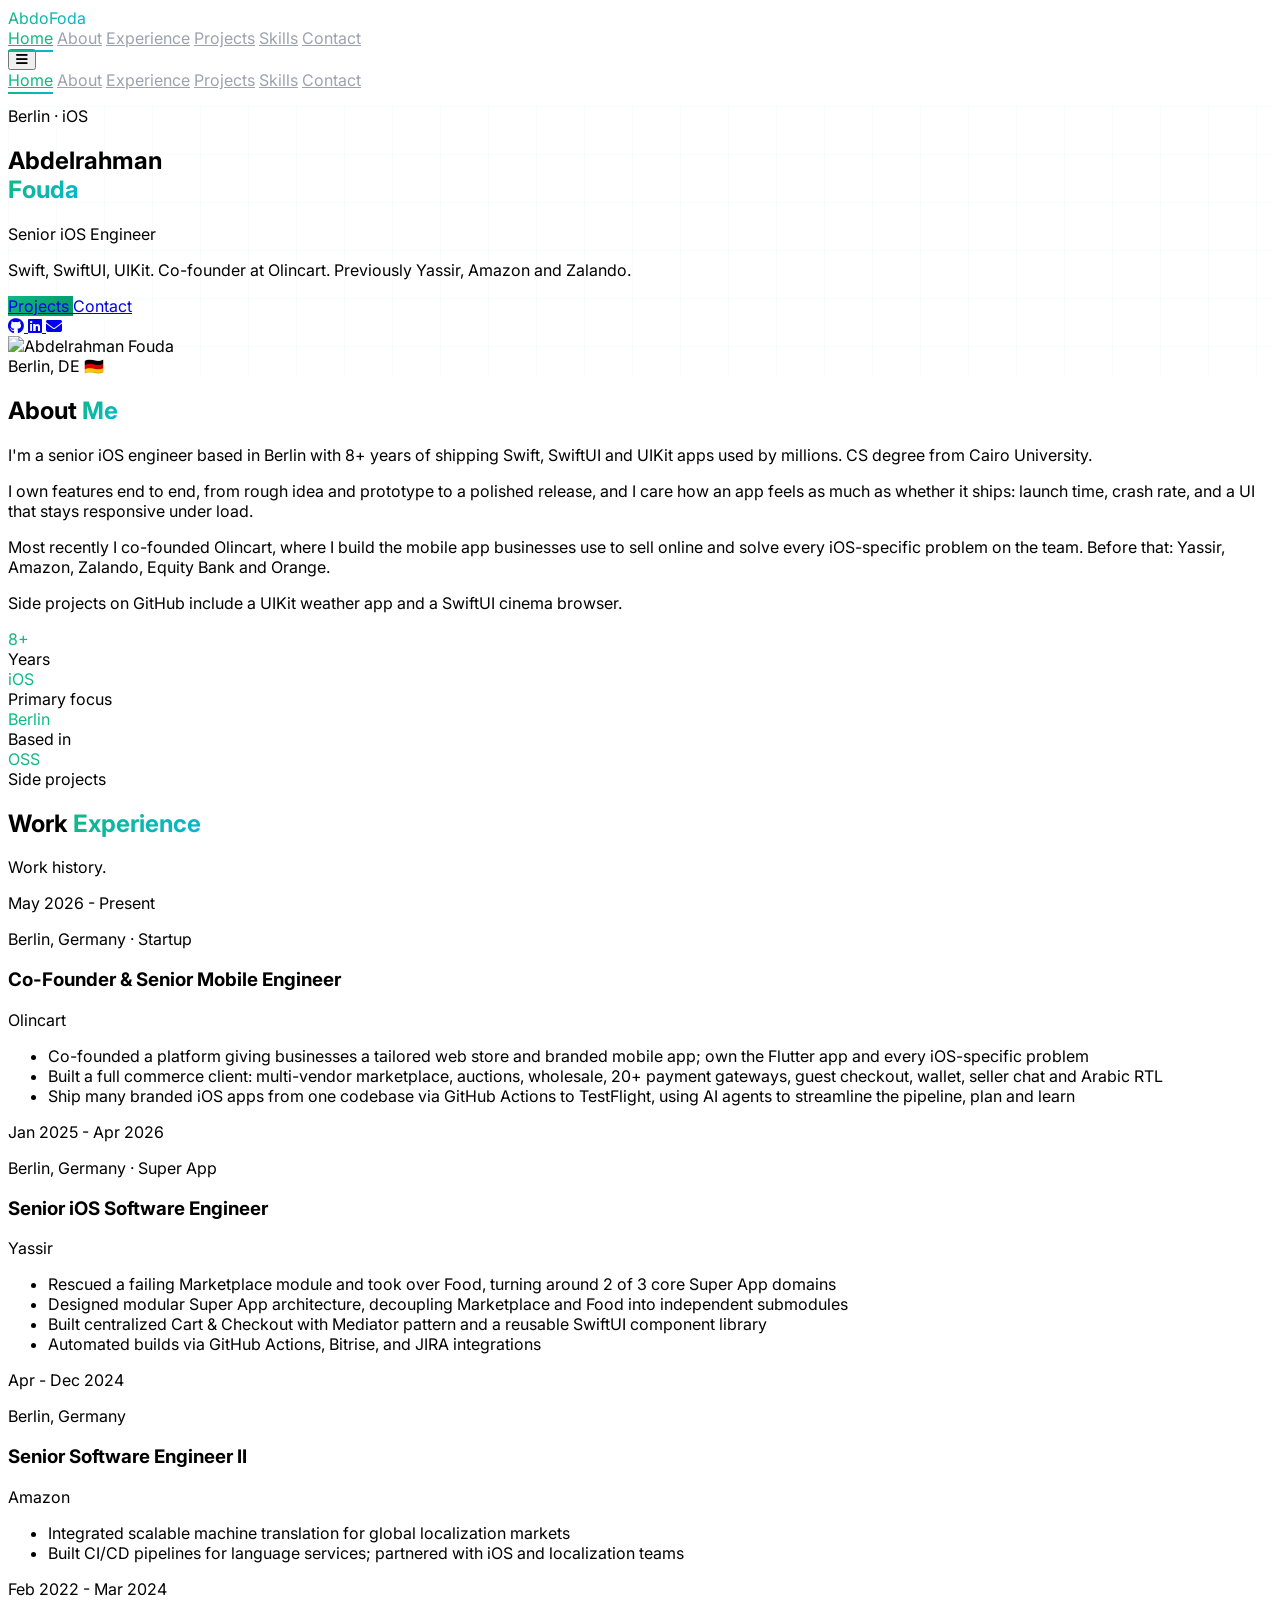
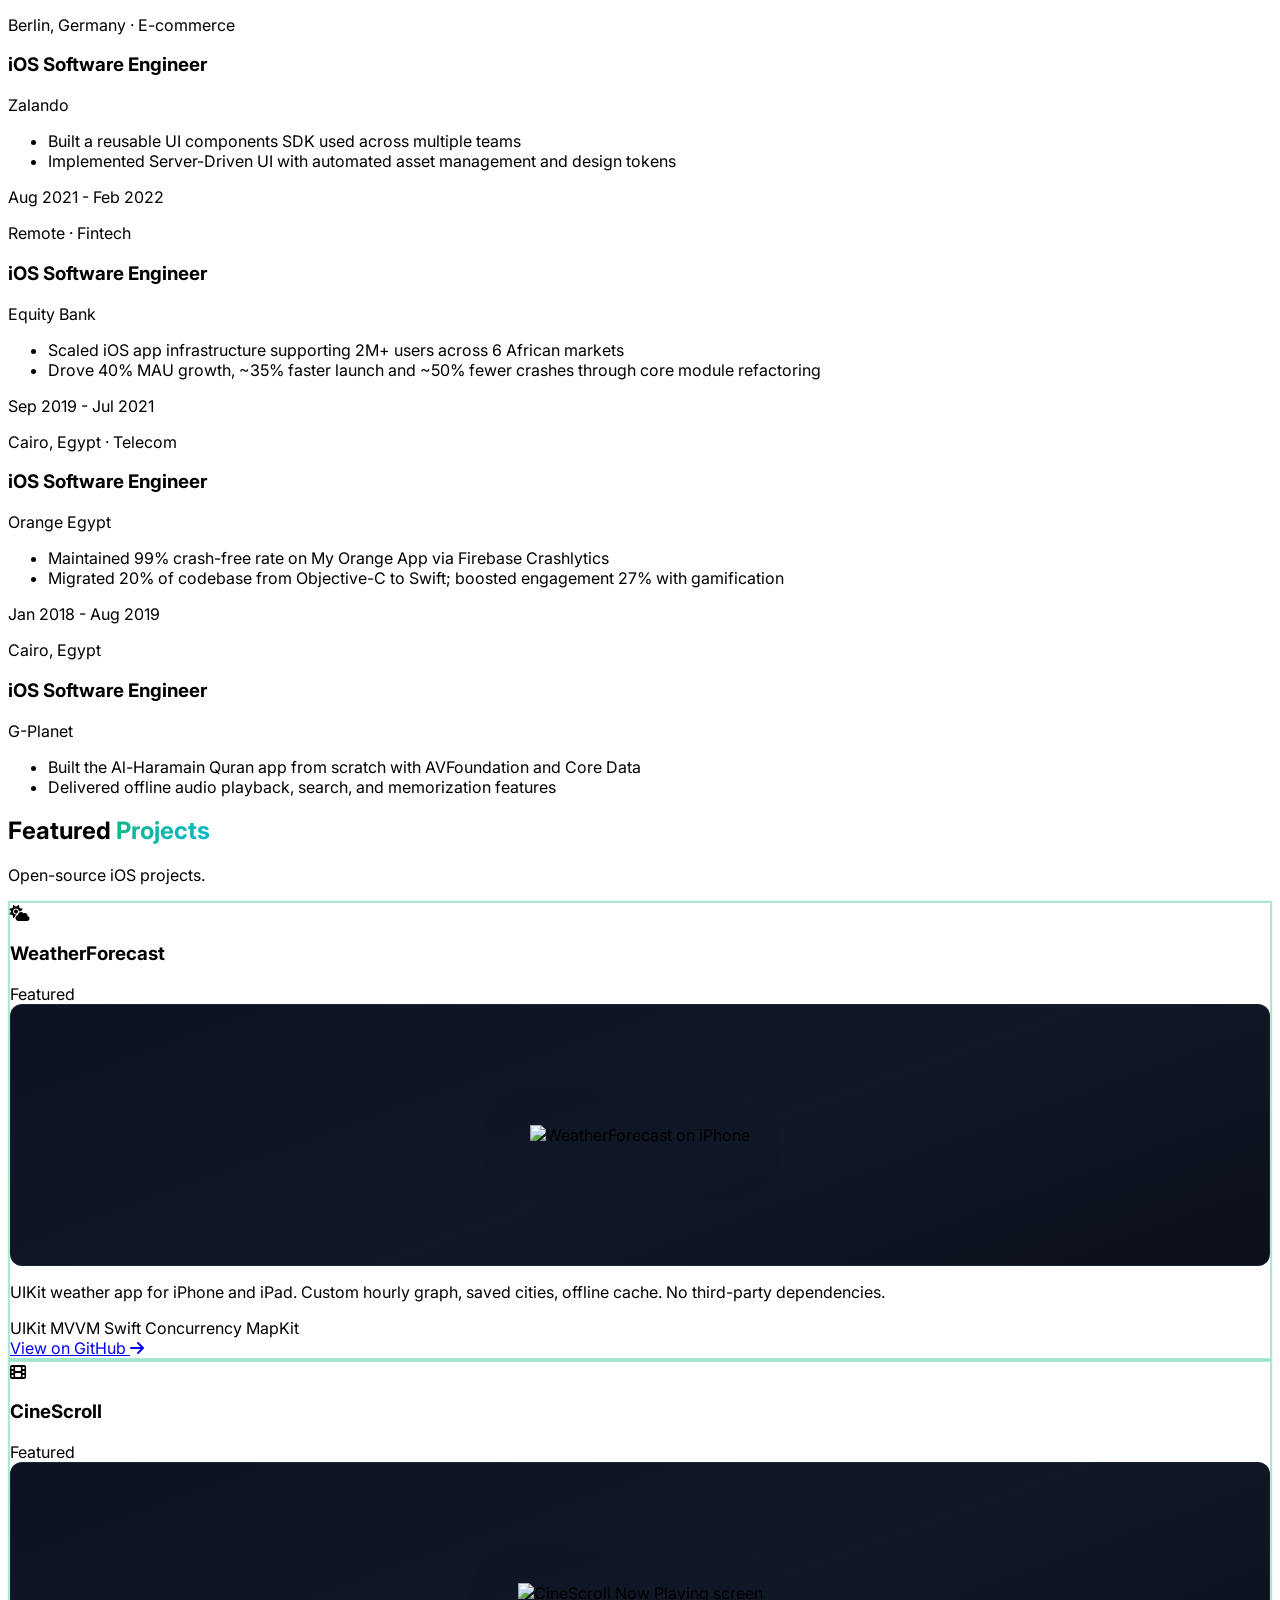
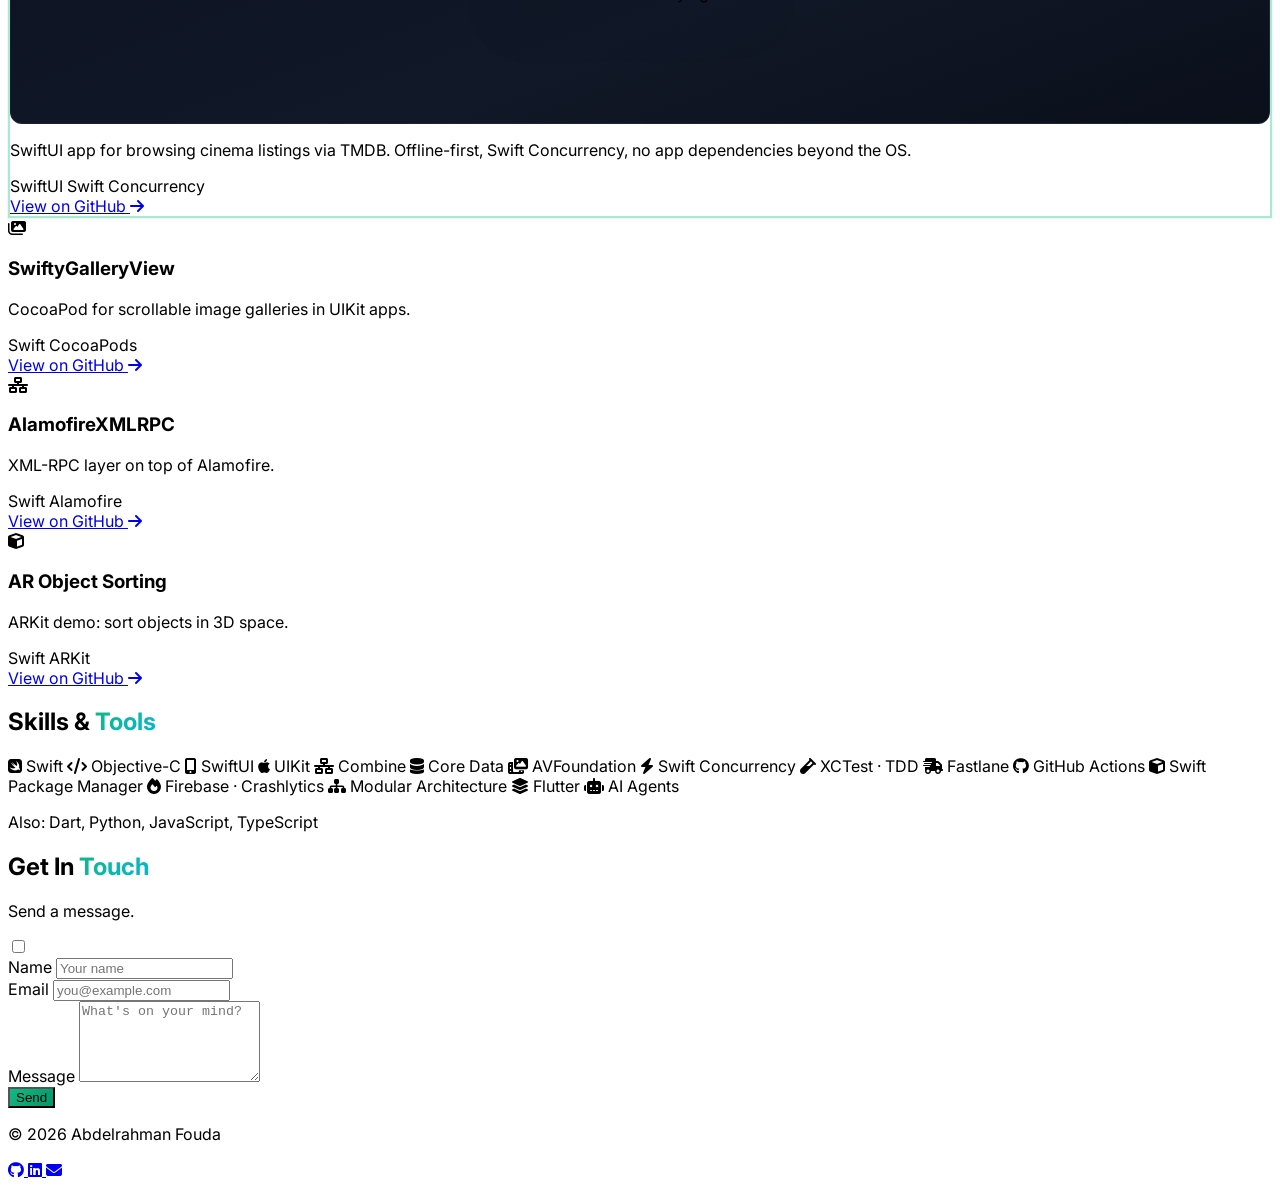
==== commit 5b0bfcea: "Update portfolio: add Olincart, close Yassir role, refresh summary and skills Co-Authored-By: Claude" ====
--- a/index.html
+++ b/index.html
@@ -1,14 +1,15 @@
 <!DOCTYPE html>
+<!-- Portfolio template: fork & customize, see README.md -->
 <html lang="en" class="scroll-smooth">
 <head>
   <meta charset="UTF-8" />
   <meta name="viewport" content="width=device-width, initial-scale=1.0" />
-  <meta name="description" content="Abdelrahman Fouda — Senior iOS Software Engineer in Berlin. Swift, SwiftUI, modular architecture, and Super App platforms." />
+  <meta name="description" content="Abdelrahman Fouda, Senior iOS Engineer in Berlin. Swift, SwiftUI and UIKit, end-to-end feature ownership, performance and modular architecture." />
   <meta name="author" content="Abdelrahman Fouda" />
-  <meta property="og:title" content="Abdelrahman Fouda — Senior iOS Engineer" />
-  <meta property="og:description" content="Senior iOS Engineer at Yassir. 8+ years building Super Apps, e-commerce, and fintech at scale." />
+  <meta property="og:title" content="Abdelrahman Fouda | Senior iOS Engineer" />
+  <meta property="og:description" content="Senior iOS Engineer and co-founder of Olincart. 8+ years shipping Swift, SwiftUI and UIKit apps used by millions at Yassir, Zalando, Amazon, Equity Bank and Orange." />
   <meta property="og:type" content="website" />
-  <title>Abdelrahman Fouda — Senior iOS Engineer</title>
+  <title>Abdelrahman Fouda | Senior iOS Engineer</title>
   <link rel="icon" href="data:image/svg+xml,<svg xmlns='http://www.w3.org/2000/svg' viewBox='0 0 100 100'><text y='.9em' font-size='80' fill='%2310b981'>AF</text></svg>" />
   <script src="https://cdn.tailwindcss.com"></script>
   <link rel="preconnect" href="https://fonts.googleapis.com" />
@@ -208,7 +209,7 @@
           <span class="text-white font-semibold">Senior iOS Engineer</span>
         </p>
         <p class="text-gray-500 mb-8 max-w-lg">
-          Swift, SwiftUI, UIKit. Currently at Yassir. Previously Amazon and Zalando.
+          Swift, SwiftUI, UIKit. Co-founder at Olincart. Previously Yassir, Amazon and Zalando.
         </p>
         <div class="flex flex-wrap gap-4">
           <a href="#projects" class="btn-primary text-white px-6 py-3 rounded-lg font-semibold inline-flex items-center gap-2">
@@ -258,10 +259,13 @@
       <div class="grid md:grid-cols-2 gap-12 items-center reveal">
         <div class="space-y-4 text-gray-400 leading-relaxed">
           <p>
-            I'm an iOS engineer based in Berlin. CS degree from Cairo University.
+            I'm a senior iOS engineer based in Berlin with 8+ years of shipping Swift, SwiftUI and UIKit apps used by millions. CS degree from Cairo University.
           </p>
           <p>
-            Most of my work is native iOS — UIKit and SwiftUI, modular app architecture, CI/CD, and App Store releases. Recent roles at Yassir, Amazon, and Zalando.
+            I own features end to end, from rough idea and prototype to a polished release, and I care how an app feels as much as whether it ships: launch time, crash rate, and a UI that stays responsive under load.
+          </p>
+          <p>
+            Most recently I co-founded Olincart, where I build the mobile app businesses use to sell online and solve every iOS-specific problem on the team. Before that: Yassir, Amazon, Zalando, Equity Bank and Orange.
           </p>
           <p>
             Side projects on GitHub include a UIKit weather app and a SwiftUI cinema browser.
@@ -306,16 +310,36 @@
 
           <article class="relative md:grid md:grid-cols-2 md:gap-8">
             <div class="md:text-right md:pr-8 mb-2 md:mb-0">
-              <p class="text-accent font-mono text-sm">Jan 2025 – Present</p>
-              <p class="text-gray-500 text-sm">Berlin, Germany · Super App</p>
+              <p class="text-accent font-mono text-sm">May 2026 - Present</p>
+              <p class="text-gray-500 text-sm">Berlin, Germany · Startup</p>
             </div>
             <div class="md:pl-8 relative">
               <div class="absolute -left-[3px] md:left-0 md:-translate-x-1/2 top-2 w-3 h-3 rounded-full bg-accent border-2 border-surface"></div>
+              <div class="bg-card border border-gray-800 rounded-xl p-6 card-hover ml-6 md:ml-0">
+                <h3 class="text-lg font-bold text-white">Co-Founder &amp; Senior Mobile Engineer</h3>
+                <p class="text-accent text-sm mb-3">Olincart</p>
+                <ul class="text-gray-400 text-sm space-y-2 list-disc list-inside">
+                  <li>Co-founded a platform giving businesses a tailored web store and branded mobile app; own the Flutter app and every iOS-specific problem</li>
+                  <li>Built a full commerce client: multi-vendor marketplace, auctions, wholesale, 20+ payment gateways, guest checkout, wallet, seller chat and Arabic RTL</li>
+                  <li>Ship many branded iOS apps from one codebase via GitHub Actions to TestFlight, using AI agents to streamline the pipeline, plan and learn</li>
+                </ul>
+              </div>
+            </div>
+          </article>
+
+          <article class="relative md:grid md:grid-cols-2 md:gap-8">
+            <div class="md:text-right md:pr-8 mb-2 md:mb-0 md:order-1">
+              <p class="text-accent font-mono text-sm">Jan 2025 - Apr 2026</p>
+              <p class="text-gray-500 text-sm">Berlin, Germany · Super App</p>
+            </div>
+            <div class="md:pl-8 relative md:order-2">
+              <div class="absolute -left-[3px] md:left-0 md:-translate-x-1/2 top-2 w-3 h-3 rounded-full bg-accent/80 border-2 border-surface"></div>
               <div class="bg-card border border-gray-800 rounded-xl p-6 card-hover ml-6 md:ml-0">
                 <h3 class="text-lg font-bold text-white">Senior iOS Software Engineer</h3>
                 <p class="text-accent text-sm mb-3">Yassir</p>
                 <ul class="text-gray-400 text-sm space-y-2 list-disc list-inside">
-                  <li>Designed modular Super App architecture — decoupling Marketplace and Food into independent submodules</li>
+                  <li>Rescued a failing Marketplace module and took over Food, turning around 2 of 3 core Super App domains</li>
+                  <li>Designed modular Super App architecture, decoupling Marketplace and Food into independent submodules</li>
                   <li>Built centralized Cart & Checkout with Mediator pattern and a reusable SwiftUI component library</li>
                   <li>Automated builds via GitHub Actions, Bitrise, and JIRA integrations</li>
                 </ul>
@@ -325,7 +349,7 @@
 
           <article class="relative md:grid md:grid-cols-2 md:gap-8">
             <div class="md:text-right md:pr-8 mb-2 md:mb-0 md:order-1">
-              <p class="text-accent font-mono text-sm">Apr – Dec 2024</p>
+              <p class="text-accent font-mono text-sm">Apr - Dec 2024</p>
               <p class="text-gray-500 text-sm">Berlin, Germany</p>
             </div>
             <div class="md:pl-8 relative md:order-2">
@@ -343,7 +367,7 @@
 
           <article class="relative md:grid md:grid-cols-2 md:gap-8">
             <div class="md:text-right md:pr-8 mb-2 md:mb-0">
-              <p class="text-accent font-mono text-sm">Feb 2022 – Mar 2024</p>
+              <p class="text-accent font-mono text-sm">Feb 2022 - Mar 2024</p>
               <p class="text-gray-500 text-sm">Berlin, Germany · E-commerce</p>
             </div>
             <div class="md:pl-8 relative">
@@ -361,7 +385,7 @@
 
           <article class="relative md:grid md:grid-cols-2 md:gap-8">
             <div class="md:text-right md:pr-8 mb-2 md:mb-0 md:order-1">
-              <p class="text-accent font-mono text-sm">Aug 2021 – Feb 2022</p>
+              <p class="text-accent font-mono text-sm">Aug 2021 - Feb 2022</p>
               <p class="text-gray-500 text-sm">Remote · Fintech</p>
             </div>
             <div class="md:pl-8 relative md:order-2">
@@ -371,7 +395,7 @@
                 <p class="text-accent text-sm mb-3">Equity Bank</p>
                 <ul class="text-gray-400 text-sm space-y-2 list-disc list-inside">
                   <li>Scaled iOS app infrastructure supporting 2M+ users across 6 African markets</li>
-                  <li>Drove 40% MAU growth and 35% faster launch times through core module refactoring</li>
+                  <li>Drove 40% MAU growth, ~35% faster launch and ~50% fewer crashes through core module refactoring</li>
                 </ul>
               </div>
             </div>
@@ -379,7 +403,7 @@
 
           <article class="relative md:grid md:grid-cols-2 md:gap-8">
             <div class="md:text-right md:pr-8 mb-2 md:mb-0">
-              <p class="text-accent font-mono text-sm">Sep 2019 – Jul 2021</p>
+              <p class="text-accent font-mono text-sm">Sep 2019 - Jul 2021</p>
               <p class="text-gray-500 text-sm">Cairo, Egypt · Telecom</p>
             </div>
             <div class="md:pl-8 relative">
@@ -397,7 +421,7 @@
 
           <article class="relative md:grid md:grid-cols-2 md:gap-8">
             <div class="md:text-right md:pr-8 mb-2 md:mb-0 md:order-1">
-              <p class="text-accent font-mono text-sm">Jan 2018 – Aug 2019</p>
+              <p class="text-accent font-mono text-sm">Jan 2018 - Aug 2019</p>
               <p class="text-gray-500 text-sm">Cairo, Egypt</p>
             </div>
             <div class="md:pl-8 relative md:order-2">
@@ -539,7 +563,7 @@
             <h3 class="text-lg font-bold">AR Object Sorting</h3>
           </div>
           <p class="text-gray-400 text-sm mb-4 leading-relaxed">
-            ARKit demo — sort objects in 3D space.
+            ARKit demo: sort objects in 3D space.
           </p>
           <div class="flex flex-wrap gap-2 mb-4">
             <span class="text-xs bg-gray-800 text-gray-400 px-2 py-1 rounded">Swift</span>
@@ -582,6 +606,12 @@
           <i class="fas fa-database text-cyan-400"></i> Core Data
         </span>
         <span class="skill-pill border border-accent/30 rounded-full px-5 py-2.5 text-sm text-gray-200 flex items-center gap-2">
+          <i class="fas fa-photo-film text-pink-400"></i> AVFoundation
+        </span>
+        <span class="skill-pill border border-accent/30 rounded-full px-5 py-2.5 text-sm text-gray-200 flex items-center gap-2">
+          <i class="fas fa-bolt text-yellow-400"></i> Swift Concurrency
+        </span>
+        <span class="skill-pill border border-accent/30 rounded-full px-5 py-2.5 text-sm text-gray-200 flex items-center gap-2">
           <i class="fas fa-vial text-green-400"></i> XCTest · TDD
         </span>
         <span class="skill-pill border border-accent/30 rounded-full px-5 py-2.5 text-sm text-gray-200 flex items-center gap-2">
@@ -599,9 +629,15 @@
         <span class="skill-pill border border-accent/30 rounded-full px-5 py-2.5 text-sm text-gray-200 flex items-center gap-2">
           <i class="fas fa-sitemap text-accent"></i> Modular Architecture
         </span>
-      </div>
-
-      <p class="text-center text-gray-600 text-sm mt-8 reveal">Also: JavaScript, TypeScript, Flutter</p>
+        <span class="skill-pill border border-accent/30 rounded-full px-5 py-2.5 text-sm text-gray-200 flex items-center gap-2">
+          <i class="fas fa-layer-group text-sky-400"></i> Flutter
+        </span>
+        <span class="skill-pill border border-accent/30 rounded-full px-5 py-2.5 text-sm text-gray-200 flex items-center gap-2">
+          <i class="fas fa-robot text-emerald-300"></i> AI Agents
+        </span>
+      </div>
+
+      <p class="text-center text-gray-600 text-sm mt-8 reveal">Also: Dart, Python, JavaScript, TypeScript</p>
     </div>
   </section>
 
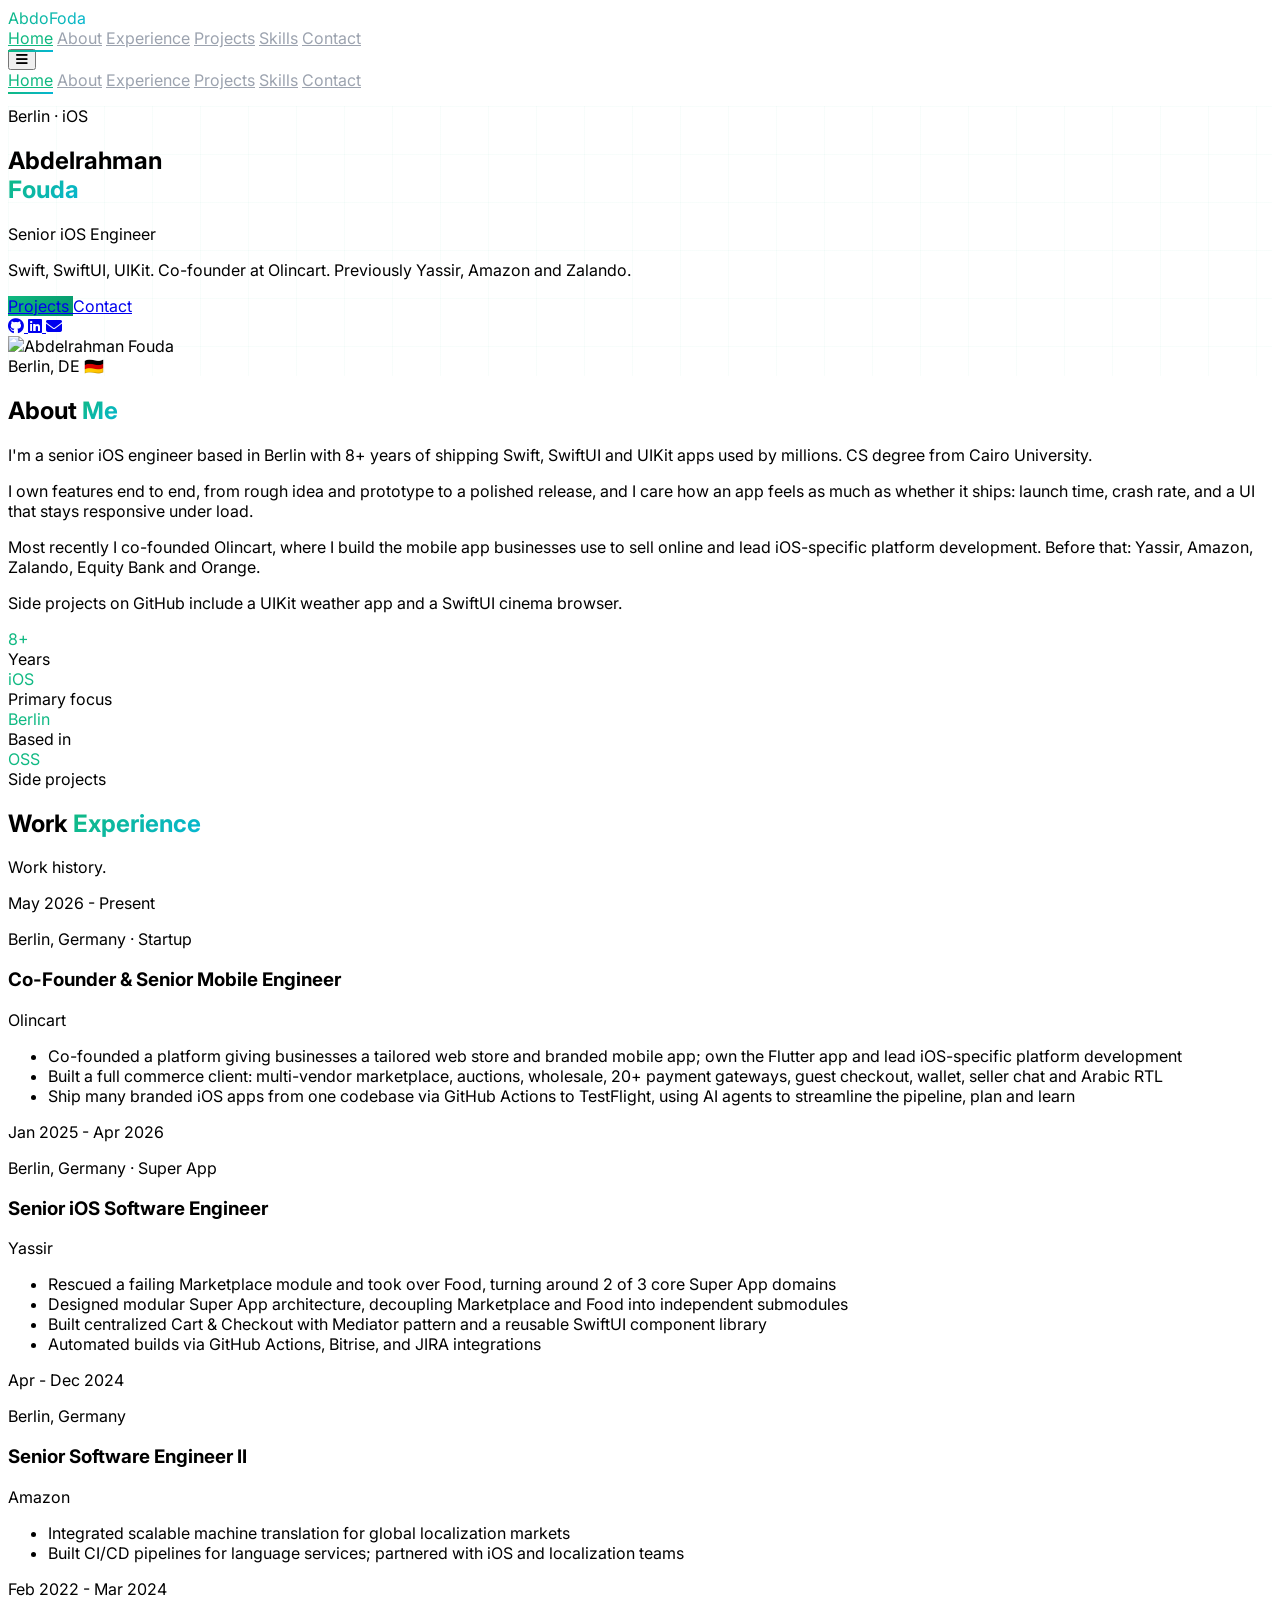
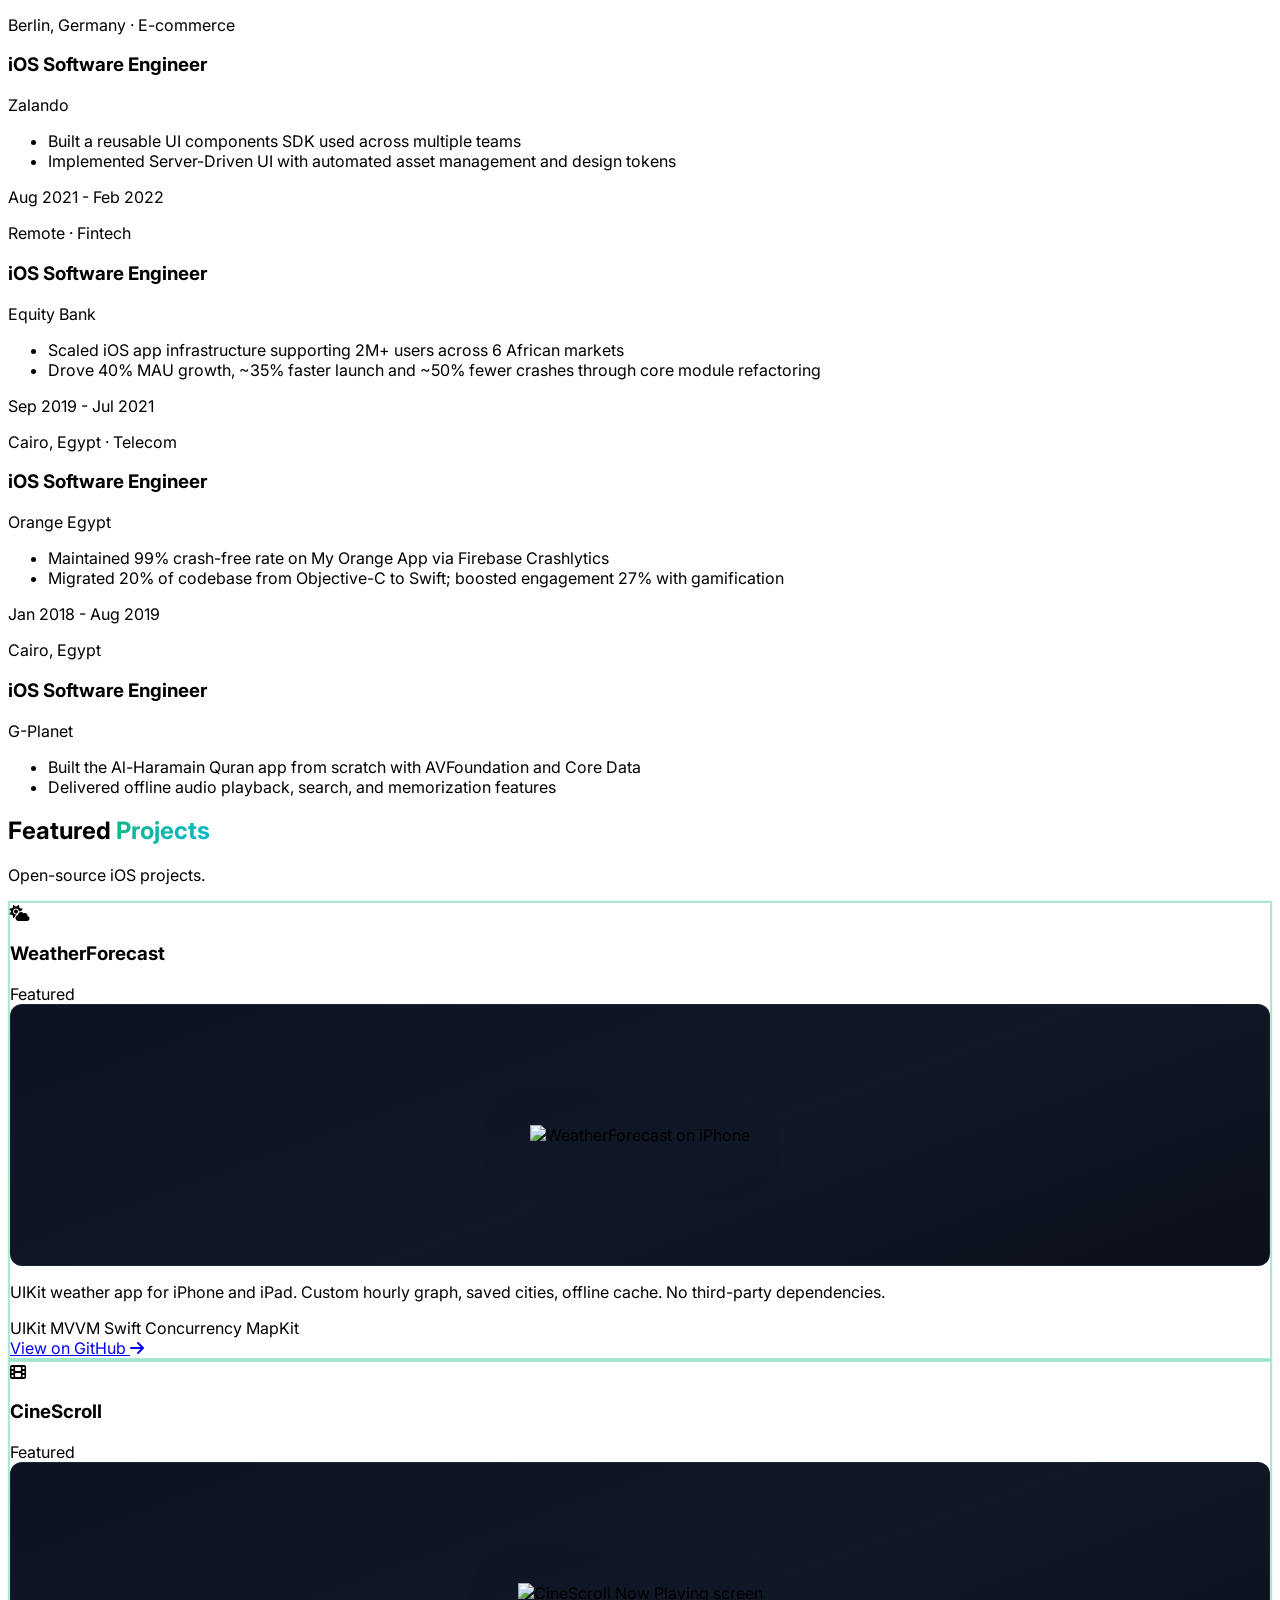
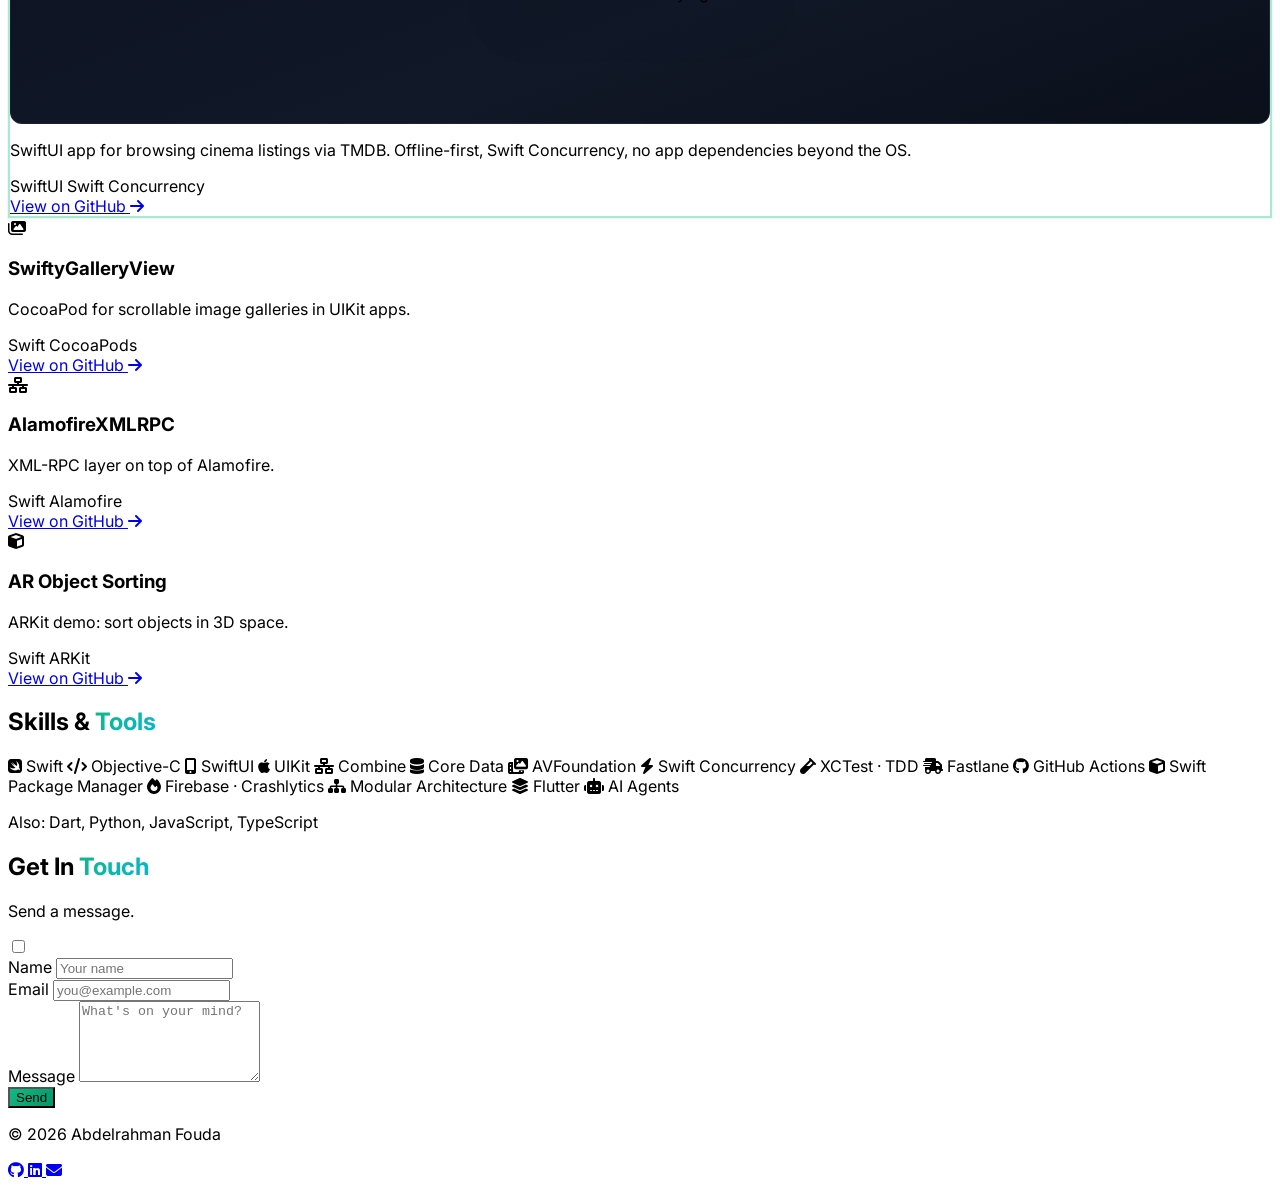
==== commit b5237bd8: "Reword Olincart iOS role as iOS-specific platform development Co-Authored-By: Claude Opus 5.5 <norep" ====
--- a/index.html
+++ b/index.html
@@ -265,7 +265,7 @@
             I own features end to end, from rough idea and prototype to a polished release, and I care how an app feels as much as whether it ships: launch time, crash rate, and a UI that stays responsive under load.
           </p>
           <p>
-            Most recently I co-founded Olincart, where I build the mobile app businesses use to sell online and solve every iOS-specific problem on the team. Before that: Yassir, Amazon, Zalando, Equity Bank and Orange.
+            Most recently I co-founded Olincart, where I build the mobile app businesses use to sell online and lead iOS-specific platform development. Before that: Yassir, Amazon, Zalando, Equity Bank and Orange.
           </p>
           <p>
             Side projects on GitHub include a UIKit weather app and a SwiftUI cinema browser.
@@ -319,7 +319,7 @@
                 <h3 class="text-lg font-bold text-white">Co-Founder &amp; Senior Mobile Engineer</h3>
                 <p class="text-accent text-sm mb-3">Olincart</p>
                 <ul class="text-gray-400 text-sm space-y-2 list-disc list-inside">
-                  <li>Co-founded a platform giving businesses a tailored web store and branded mobile app; own the Flutter app and every iOS-specific problem</li>
+                  <li>Co-founded a platform giving businesses a tailored web store and branded mobile app; own the Flutter app and lead iOS-specific platform development</li>
                   <li>Built a full commerce client: multi-vendor marketplace, auctions, wholesale, 20+ payment gateways, guest checkout, wallet, seller chat and Arabic RTL</li>
                   <li>Ship many branded iOS apps from one codebase via GitHub Actions to TestFlight, using AI agents to streamline the pipeline, plan and learn</li>
                 </ul>
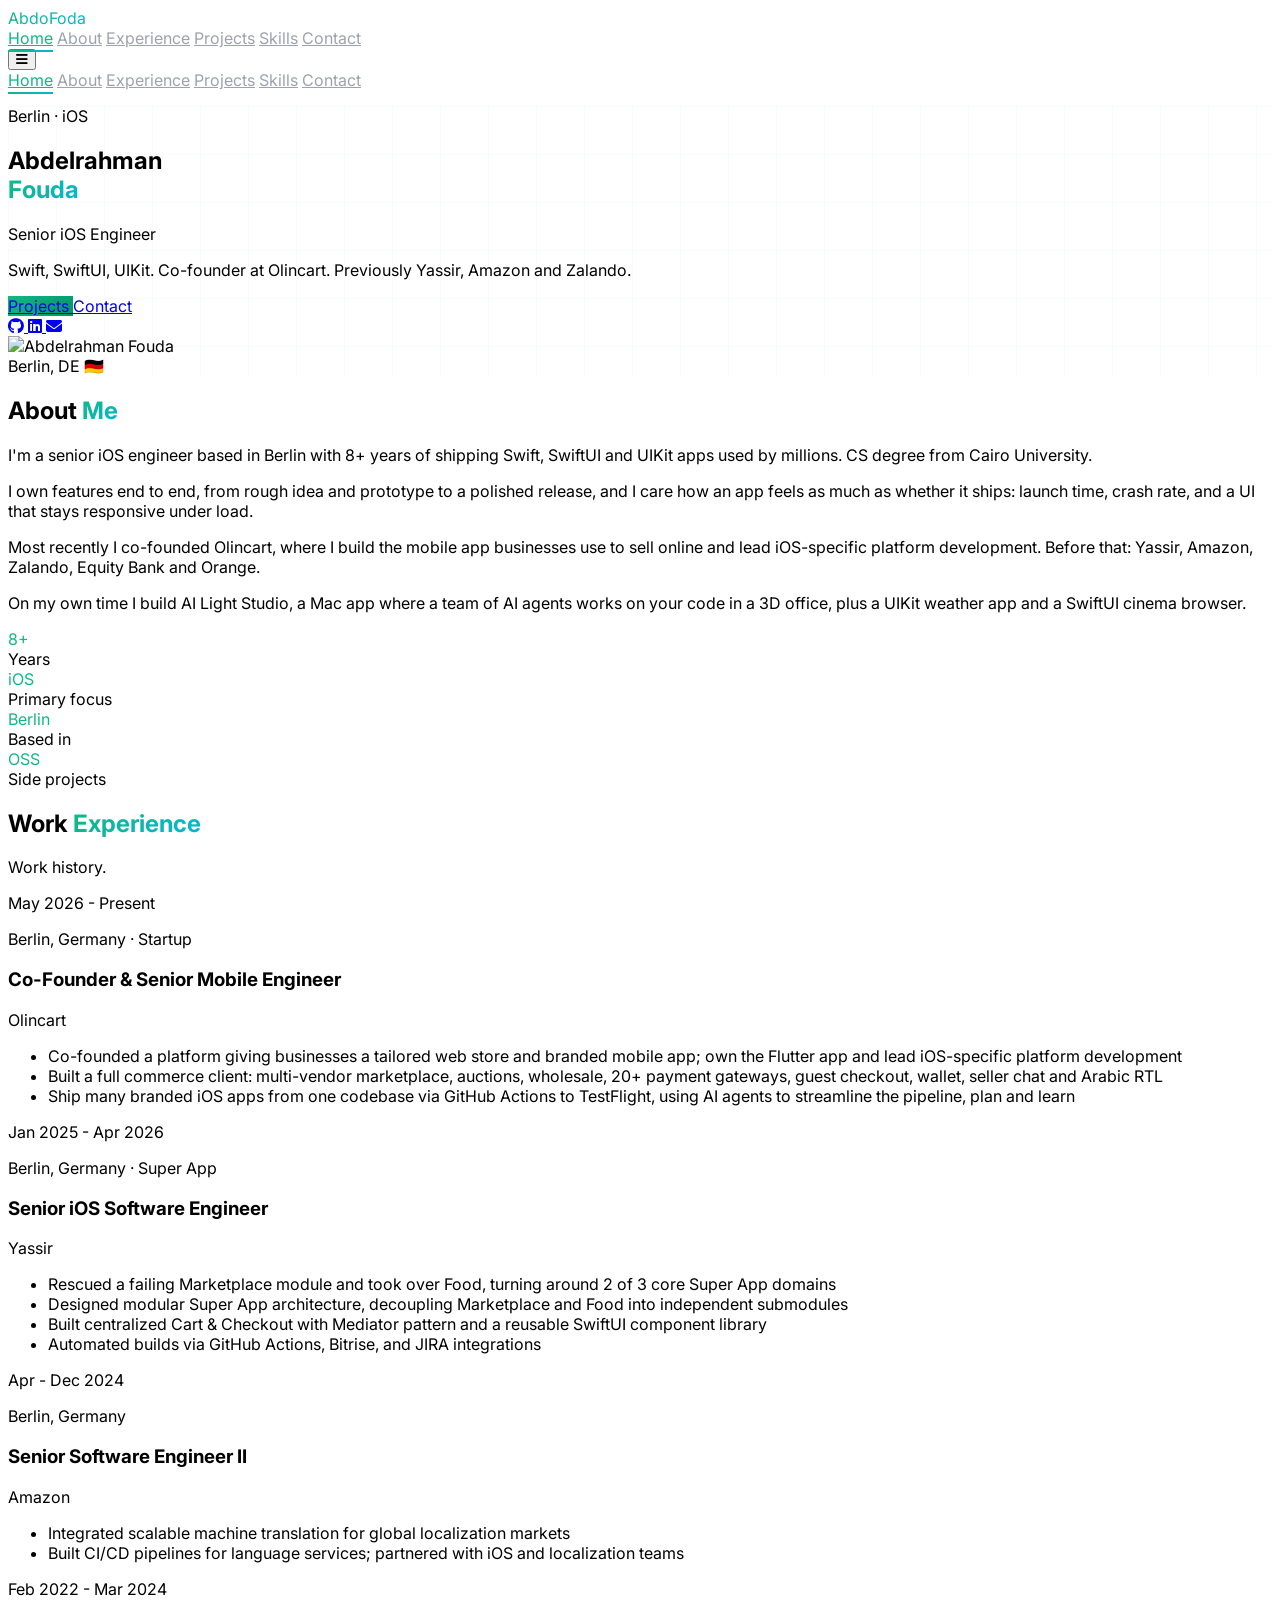
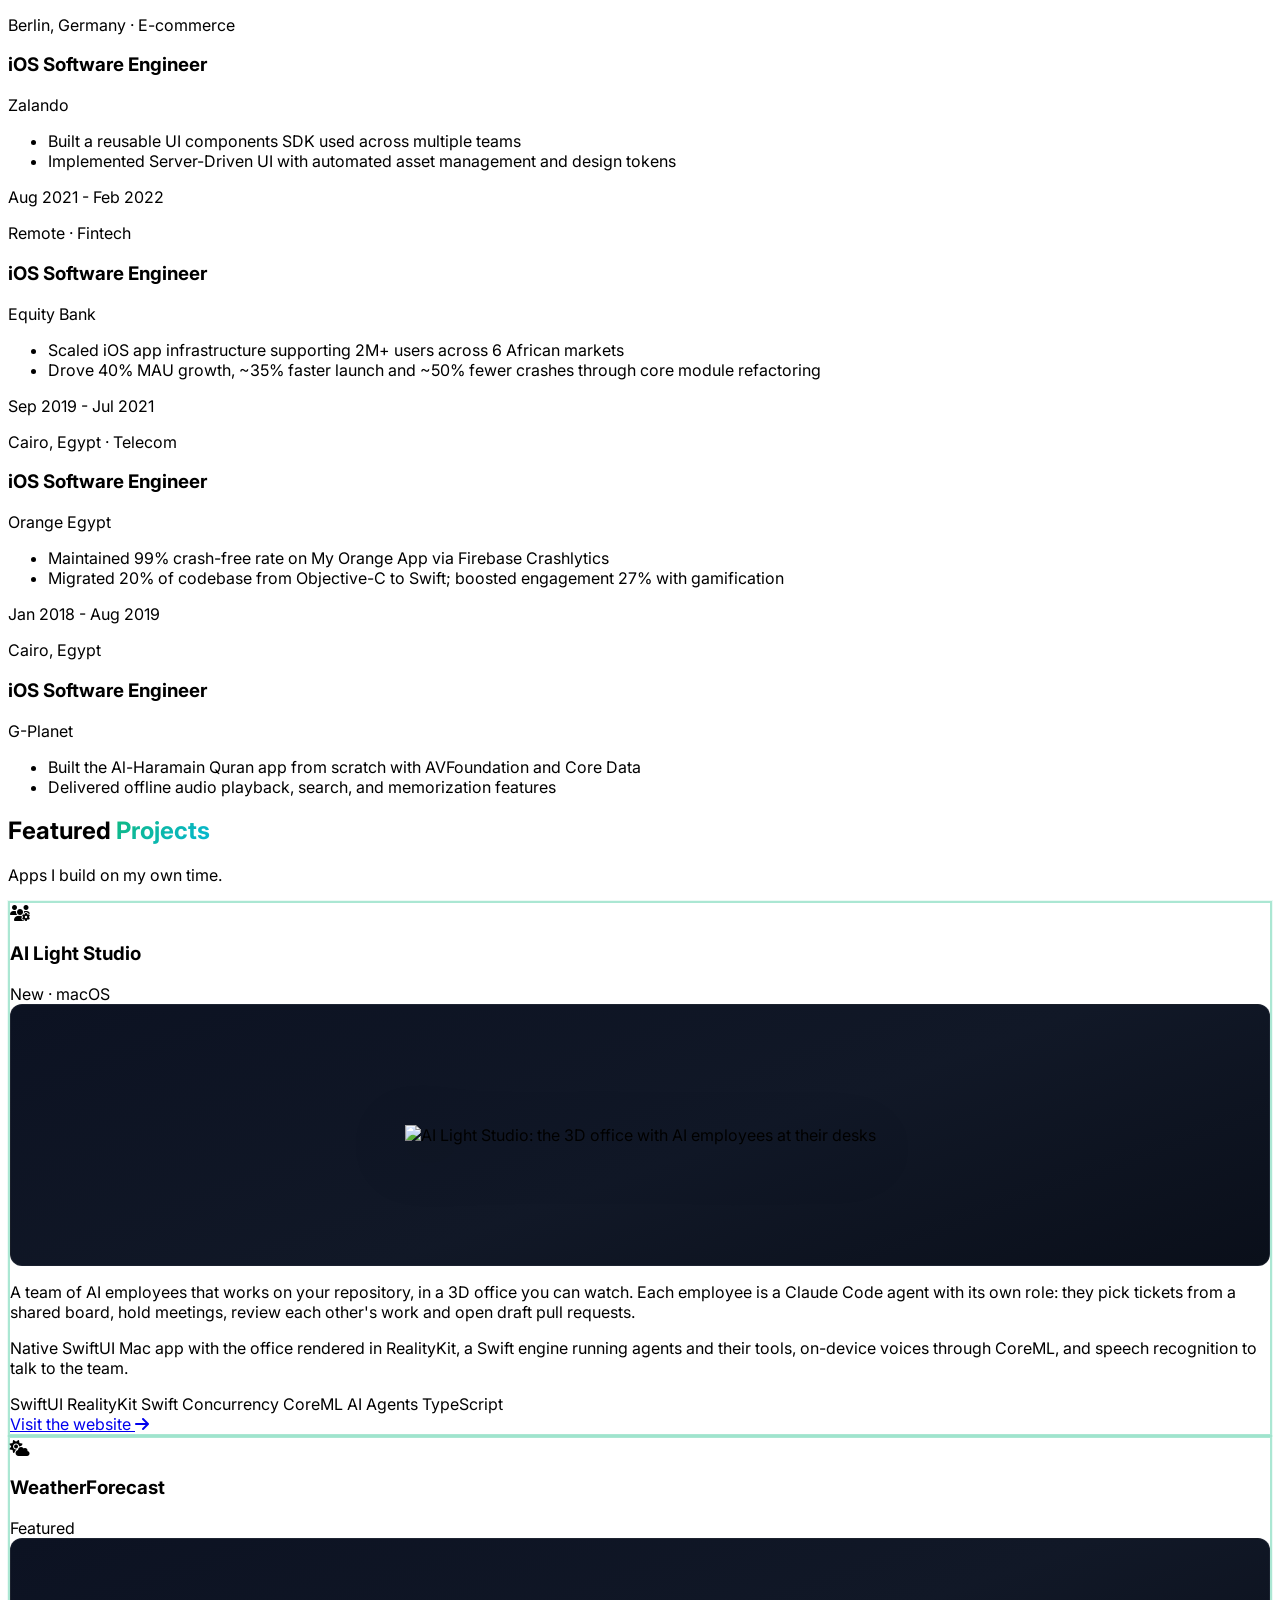
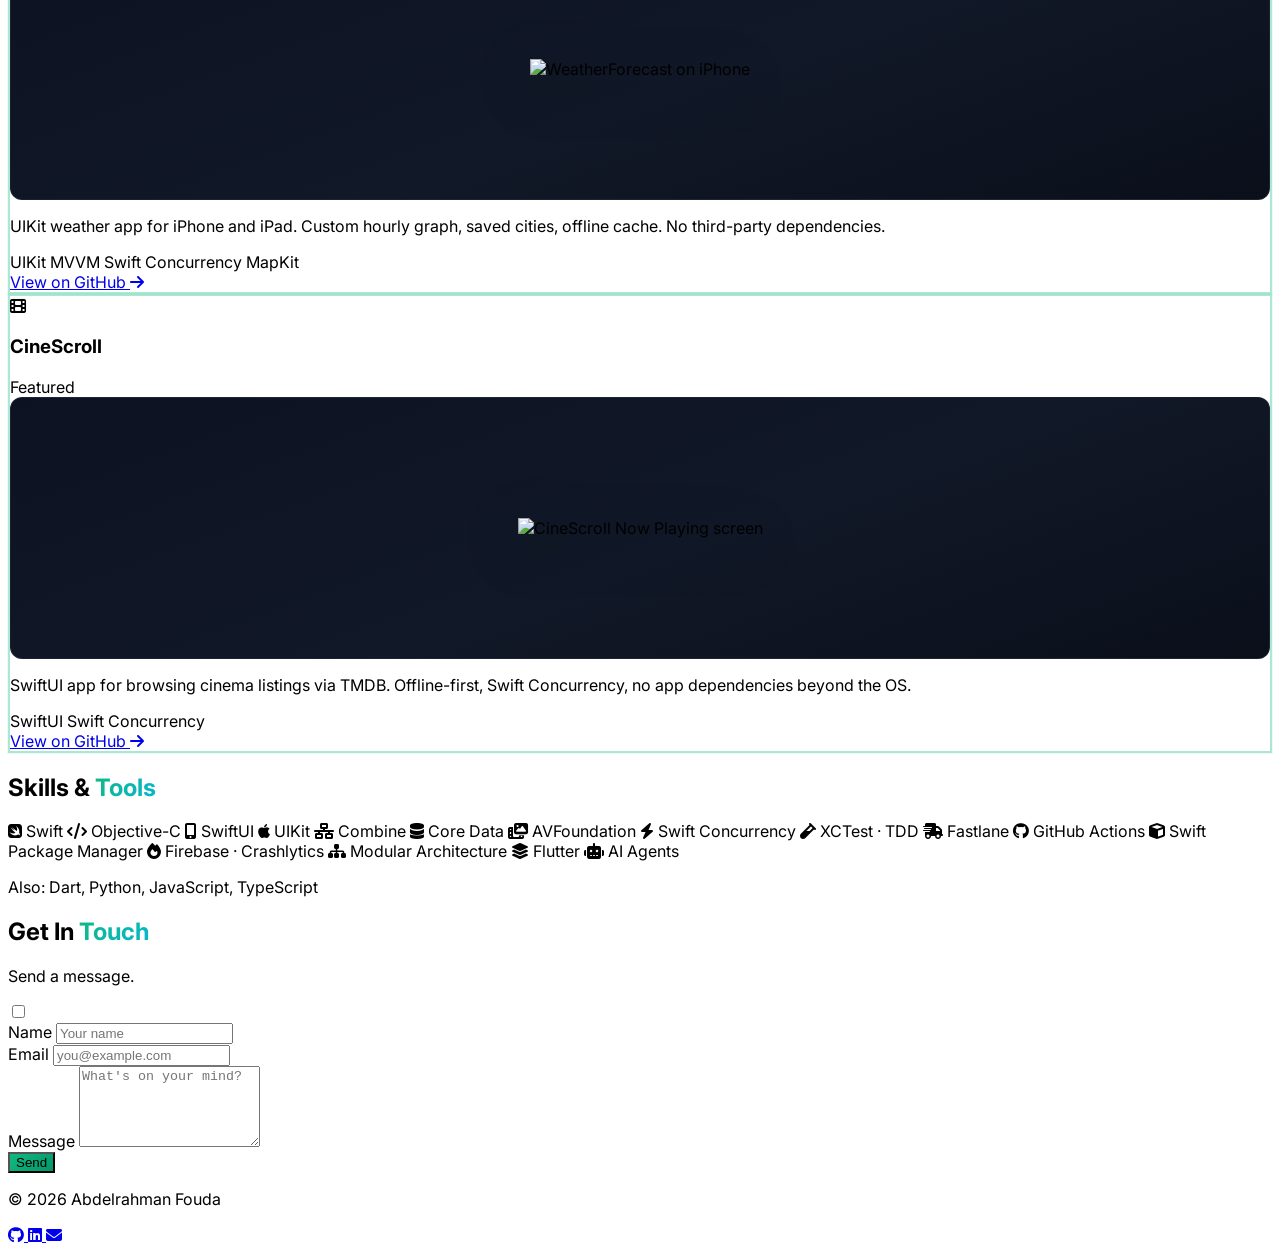
==== commit 4bd3866a: "Feature AI Light Studio and remove old demo projects Co-Authored-By: Claude Opus 5.5 <noreply@anthro" ====
--- a/index.html
+++ b/index.html
@@ -268,7 +268,7 @@
             Most recently I co-founded Olincart, where I build the mobile app businesses use to sell online and lead iOS-specific platform development. Before that: Yassir, Amazon, Zalando, Equity Bank and Orange.
           </p>
           <p>
-            Side projects on GitHub include a UIKit weather app and a SwiftUI cinema browser.
+            On my own time I build AI Light Studio, a Mac app where a team of AI agents works on your code in a 3D office, plus a UIKit weather app and a SwiftUI cinema browser.
           </p>
         </div>
 
@@ -448,10 +448,50 @@
       <div class="text-center mb-16 reveal">
         <h2 class="text-3xl md:text-4xl font-bold mb-4">Featured <span class="gradient-text">Projects</span></h2>
         <div class="w-20 h-1 bg-gradient-to-r from-accent to-accent2 mx-auto rounded-full"></div>
-        <p class="text-gray-500 mt-4">Open-source iOS projects.</p>
-      </div>
-
-      <div class="grid md:grid-cols-2 gap-6 mb-8">
+        <p class="text-gray-500 mt-4">Apps I build on my own time.</p>
+      </div>
+
+      <article class="bg-card featured-card rounded-2xl p-6 card-hover reveal mb-6">
+        <div class="flex items-center justify-between gap-3 mb-4">
+          <div class="flex items-center gap-3">
+            <div class="w-10 h-10 rounded-lg bg-accent/10 flex items-center justify-center">
+              <i class="fas fa-users-gear text-accent"></i>
+            </div>
+            <h3 class="text-lg font-bold">AI Light Studio</h3>
+          </div>
+          <span class="text-xs font-semibold text-accent bg-accent/10 px-2 py-1 rounded-full">New · macOS</span>
+        </div>
+        <div class="grid md:grid-cols-2 gap-6 items-center">
+          <div class="project-preview" style="margin-bottom:0">
+            <img
+              src="https://ailightstudio.abdofoda.workers.dev/img/office-overview.webp"
+              alt="AI Light Studio: the 3D office with AI employees at their desks"
+              loading="lazy"
+            />
+          </div>
+          <div>
+            <p class="text-gray-400 text-sm mb-4 leading-relaxed">
+              A team of AI employees that works on your repository, in a 3D office you can watch. Each employee is a Claude Code agent with its own role: they pick tickets from a shared board, hold meetings, review each other's work and open draft pull requests.
+            </p>
+            <p class="text-gray-400 text-sm mb-4 leading-relaxed">
+              Native SwiftUI Mac app with the office rendered in RealityKit, a Swift engine running agents and their tools, on-device voices through CoreML, and speech recognition to talk to the team.
+            </p>
+            <div class="flex flex-wrap gap-2 mb-4">
+              <span class="text-xs bg-gray-800 text-gray-400 px-2 py-1 rounded">SwiftUI</span>
+              <span class="text-xs bg-gray-800 text-gray-400 px-2 py-1 rounded">RealityKit</span>
+              <span class="text-xs bg-gray-800 text-gray-400 px-2 py-1 rounded">Swift Concurrency</span>
+              <span class="text-xs bg-gray-800 text-gray-400 px-2 py-1 rounded">CoreML</span>
+              <span class="text-xs bg-gray-800 text-gray-400 px-2 py-1 rounded">AI Agents</span>
+              <span class="text-xs bg-gray-800 text-gray-400 px-2 py-1 rounded">TypeScript</span>
+            </div>
+            <a href="https://ailightstudio.abdofoda.workers.dev" target="_blank" rel="noopener" class="text-accent hover:text-accent2 text-sm font-medium inline-flex items-center gap-1">
+              Visit the website <i class="fas fa-arrow-right text-xs"></i>
+            </a>
+          </div>
+        </div>
+      </article>
+
+      <div class="grid md:grid-cols-2 gap-6">
 
         <article class="bg-card featured-card rounded-2xl p-6 card-hover reveal">
           <div class="flex items-center justify-between gap-3 mb-4">
@@ -509,67 +549,6 @@
             <span class="text-xs bg-gray-800 text-gray-400 px-2 py-1 rounded">Swift Concurrency</span>
           </div>
           <a href="https://github.com/AbdoFoda/CineScroll" target="_blank" rel="noopener" class="text-accent hover:text-accent2 text-sm font-medium inline-flex items-center gap-1">
-            View on GitHub <i class="fas fa-arrow-right text-xs"></i>
-          </a>
-        </article>
-
-      </div>
-
-      <div class="grid md:grid-cols-2 lg:grid-cols-3 gap-6">
-
-        <article class="bg-card border border-gray-800 rounded-2xl p-6 card-hover reveal">
-          <div class="flex items-center gap-3 mb-4">
-            <div class="w-10 h-10 rounded-lg bg-accent/10 flex items-center justify-center">
-              <i class="fas fa-images text-accent"></i>
-            </div>
-            <h3 class="text-lg font-bold">SwiftyGalleryView</h3>
-          </div>
-          <p class="text-gray-400 text-sm mb-4 leading-relaxed">
-            CocoaPod for scrollable image galleries in UIKit apps.
-          </p>
-          <div class="flex flex-wrap gap-2 mb-4">
-            <span class="text-xs bg-gray-800 text-gray-400 px-2 py-1 rounded">Swift</span>
-            <span class="text-xs bg-gray-800 text-gray-400 px-2 py-1 rounded">CocoaPods</span>
-          </div>
-          <a href="https://github.com/AbdoFoda/SwiftyGalleryView" target="_blank" rel="noopener" class="text-accent hover:text-accent2 text-sm font-medium inline-flex items-center gap-1">
-            View on GitHub <i class="fas fa-arrow-right text-xs"></i>
-          </a>
-        </article>
-
-        <article class="bg-card border border-gray-800 rounded-2xl p-6 card-hover reveal">
-          <div class="flex items-center gap-3 mb-4">
-            <div class="w-10 h-10 rounded-lg bg-accent/10 flex items-center justify-center">
-              <i class="fas fa-network-wired text-accent"></i>
-            </div>
-            <h3 class="text-lg font-bold">AlamofireXMLRPC</h3>
-          </div>
-          <p class="text-gray-400 text-sm mb-4 leading-relaxed">
-            XML-RPC layer on top of Alamofire.
-          </p>
-          <div class="flex flex-wrap gap-2 mb-4">
-            <span class="text-xs bg-gray-800 text-gray-400 px-2 py-1 rounded">Swift</span>
-            <span class="text-xs bg-gray-800 text-gray-400 px-2 py-1 rounded">Alamofire</span>
-          </div>
-          <a href="https://github.com/AbdoFoda/AlamofireXMLRPC" target="_blank" rel="noopener" class="text-accent hover:text-accent2 text-sm font-medium inline-flex items-center gap-1">
-            View on GitHub <i class="fas fa-arrow-right text-xs"></i>
-          </a>
-        </article>
-
-        <article class="bg-card border border-gray-800 rounded-2xl p-6 card-hover reveal">
-          <div class="flex items-center gap-3 mb-4">
-            <div class="w-10 h-10 rounded-lg bg-accent/10 flex items-center justify-center">
-              <i class="fas fa-cube text-accent"></i>
-            </div>
-            <h3 class="text-lg font-bold">AR Object Sorting</h3>
-          </div>
-          <p class="text-gray-400 text-sm mb-4 leading-relaxed">
-            ARKit demo: sort objects in 3D space.
-          </p>
-          <div class="flex flex-wrap gap-2 mb-4">
-            <span class="text-xs bg-gray-800 text-gray-400 px-2 py-1 rounded">Swift</span>
-            <span class="text-xs bg-gray-800 text-gray-400 px-2 py-1 rounded">ARKit</span>
-          </div>
-          <a href="https://github.com/AbdoFoda/ARObjectSorting" target="_blank" rel="noopener" class="text-accent hover:text-accent2 text-sm font-medium inline-flex items-center gap-1">
             View on GitHub <i class="fas fa-arrow-right text-xs"></i>
           </a>
         </article>
